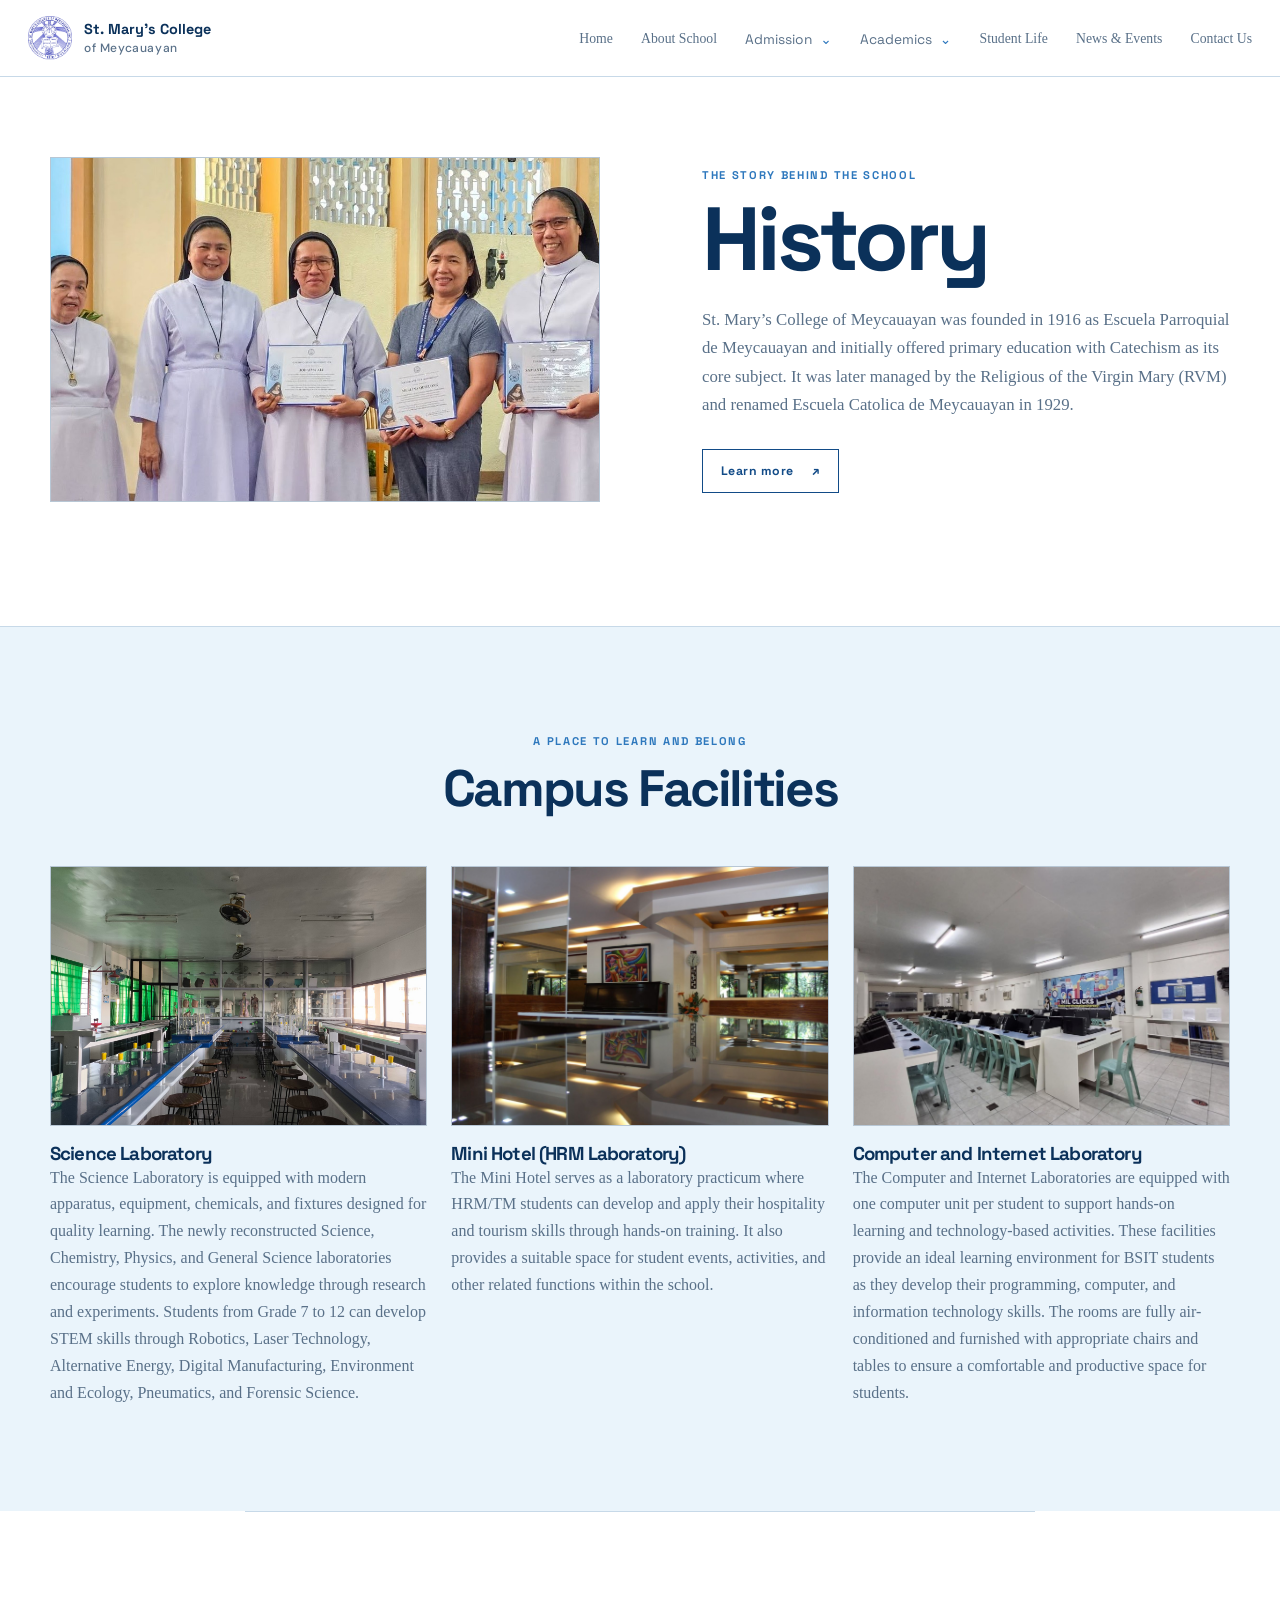
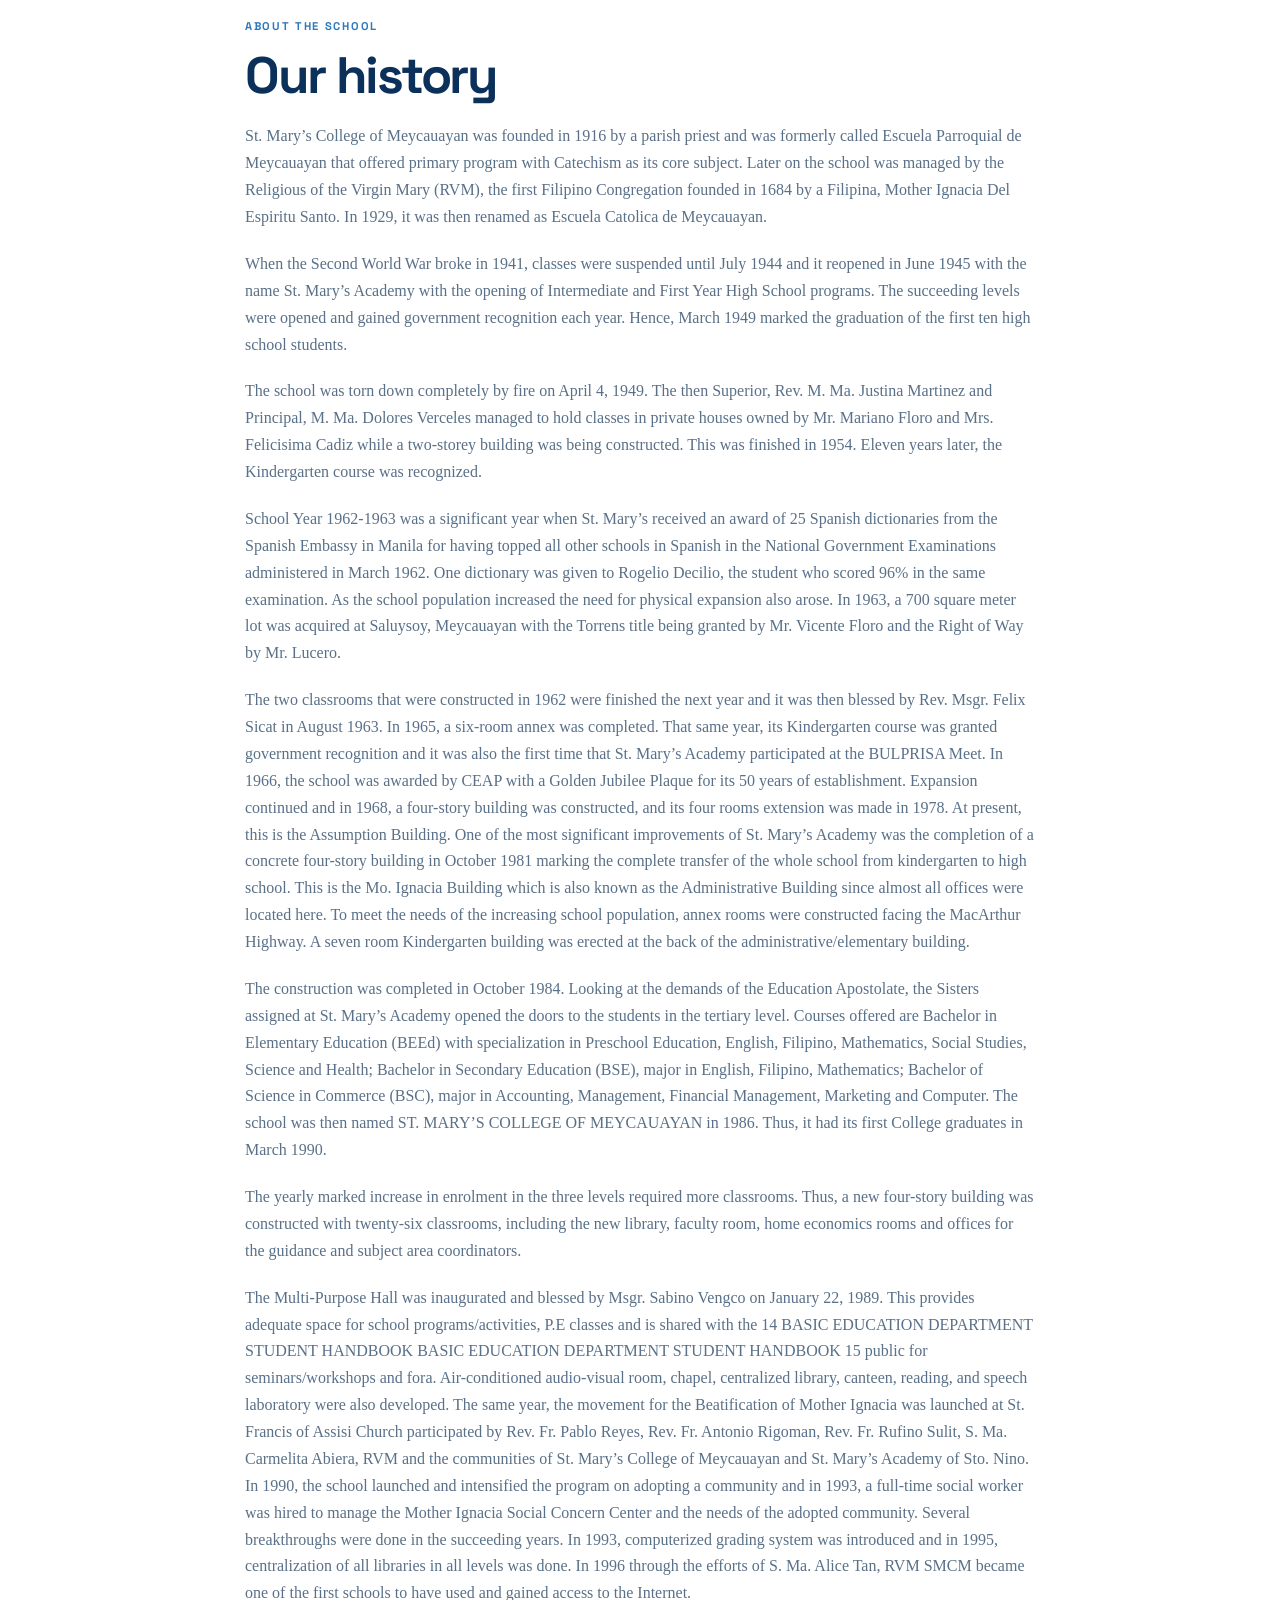
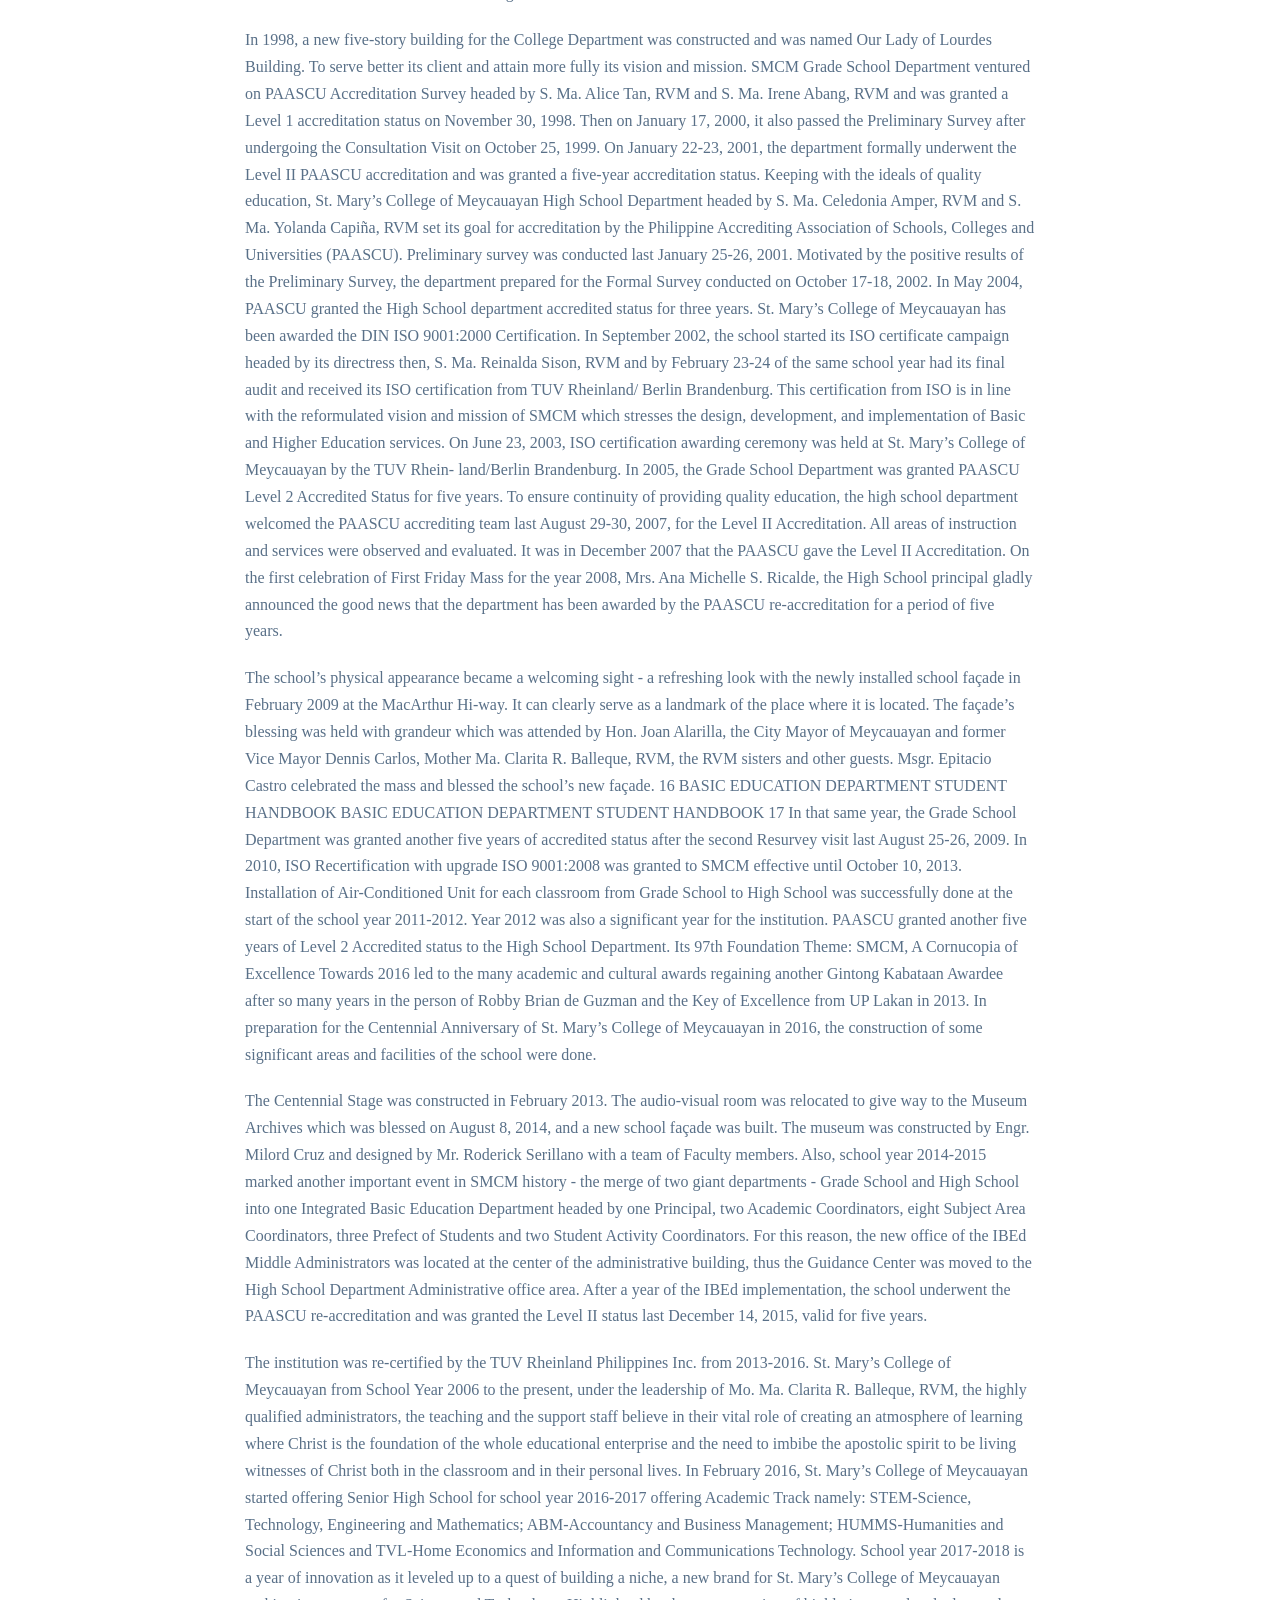
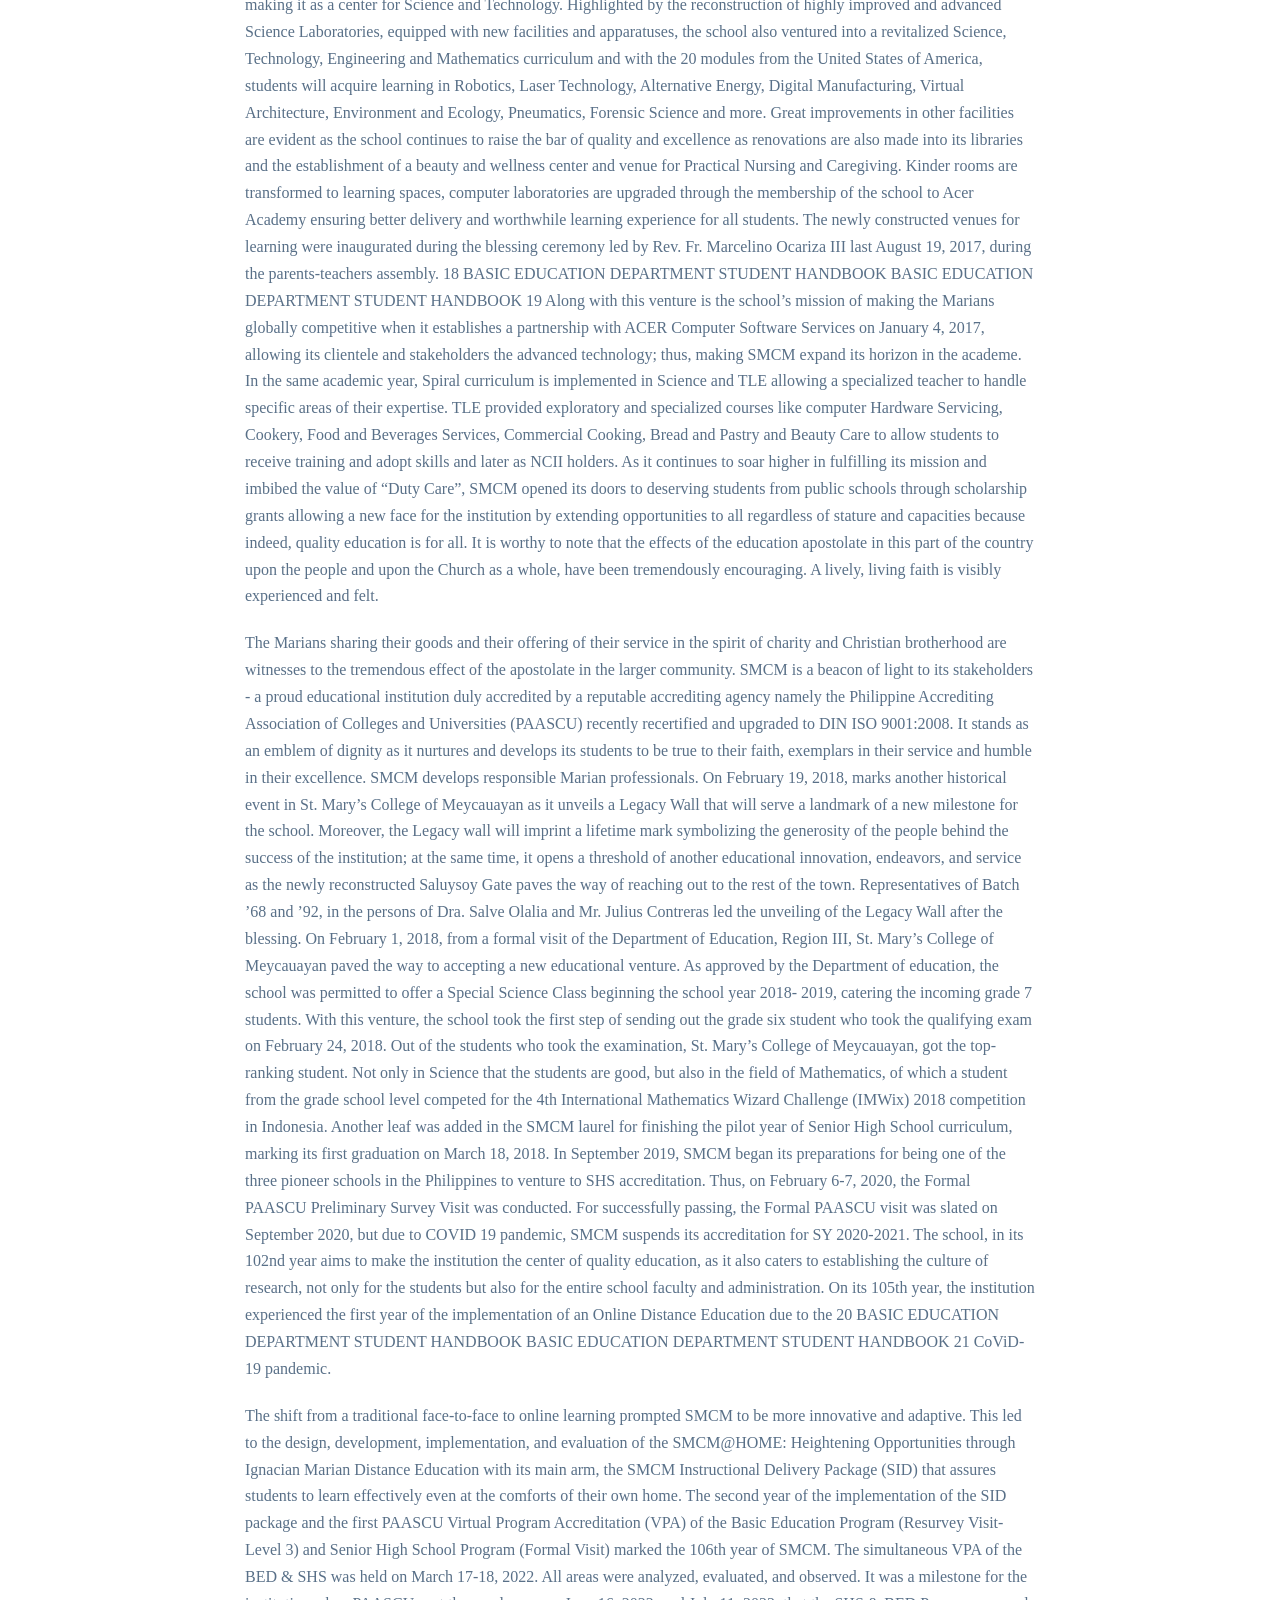
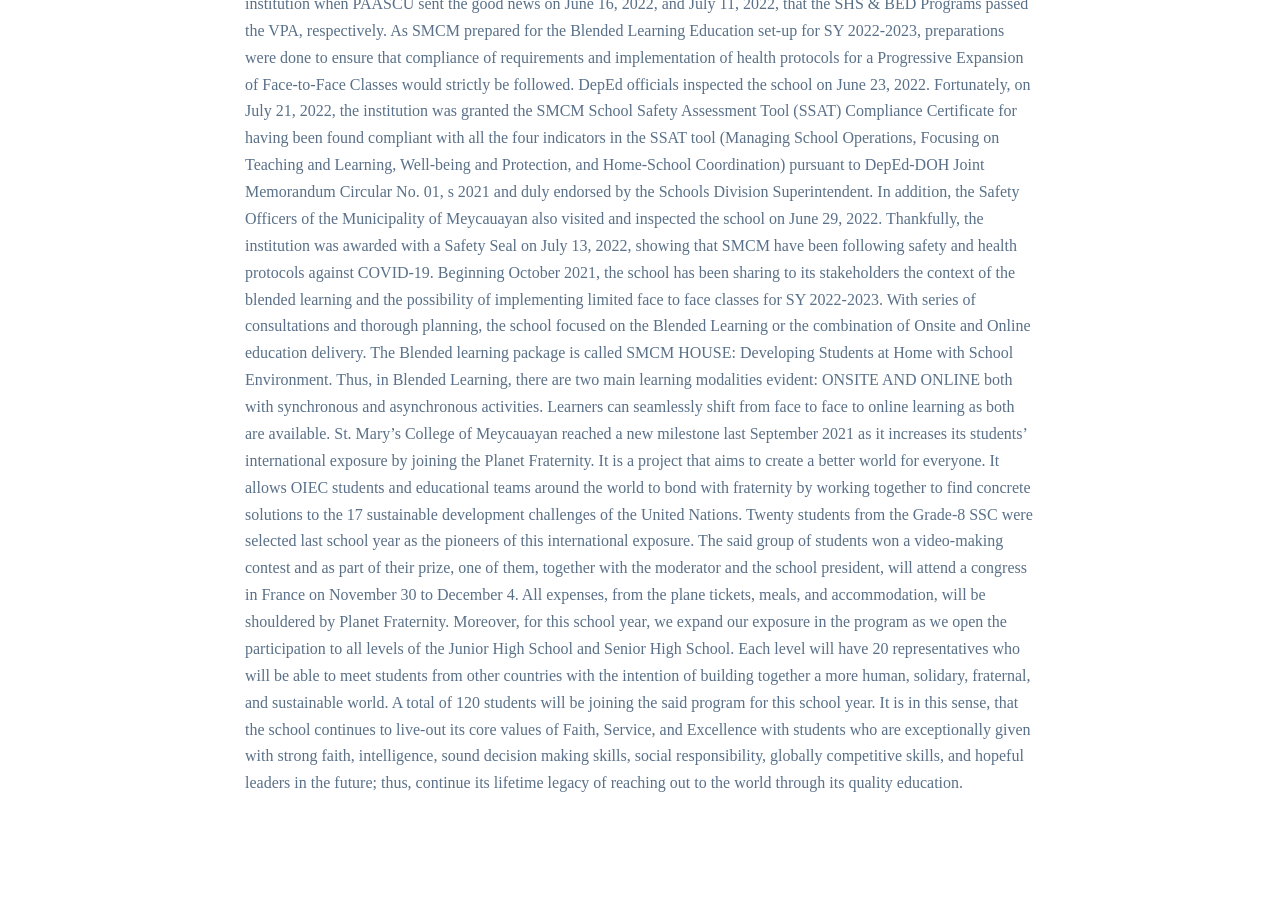
==== about/about.html @ 78b47937 "first commit" ====
<!doctype html>
<html lang="en">
  <head>
    <meta charset="UTF-8" />
    <meta name="viewport" content="width=device-width, initial-scale=1.0" />
    <meta
      name="description"
      content="About St. Mary's College of Meycauayan and its history."
    />
    <title>About School | St. Mary's College of Meycauayan</title>
    <link rel="preconnect" href="https://fonts.googleapis.com" />
    <link rel="preconnect" href="https://fonts.gstatic.com" crossorigin />
    <link
      href="https://fonts.googleapis.com/css2?family=DM+Sans:wght@400;500;600;700&family=Space+Grotesk:wght@400;500;600;700&display=swap"
      rel="stylesheet"
    />
    <link rel="stylesheet" href="./about.css" />
  </head>

  <body>
    <!-- Blueprint Campus: standalone about page with semantic HTML and CSS-only navigation. -->
    <!-- Site header -->
    <header class="site-header" id="top">
      <div class="header-inner">
        <a
          class="brand"
          href="../index.html"
          aria-label="St. Mary's College of Meycauayan home"
          ><span class="logo-box" aria-label="Logo image"
            ><img
              src="../images/smcm-logo.png"
              alt="St. Mary's College logo" /></span
          ><span class="brand-copy"
            ><strong>St. Mary's College</strong
            ><small>of Meycauayan</small></span
          ></a
        >
        <!-- Main navigation -->
        <nav class="main-nav" aria-label="Primary navigation">
          <a href="../index.html">Home</a
          ><a href="./about.html">About School</a>
          <details class="nav-menu">
            <summary>Admission <span aria-hidden="true">⌄</span></summary>
            <div class="dropdown-panel">
              <a href="../admission-requirements/admission-requirements.html"
                >Admission Requirements</a
              ><a href="../enrollment-process/enrollment-process.html"
                >Enrollment Process</a
              >
            </div>
          </details>
          <details class="nav-menu">
            <summary>Academics <span aria-hidden="true">⌄</span></summary>
            <div class="dropdown-panel">
              <a href="../academic/academic.html">Academic</a
              ><a href="../academic-policies/academic-policies.html"
                >Academic Policies</a
              >
            </div>
          </details>
          <a href="../student-life/student-life.html">Student Life</a
          ><a href="../news-events/news-events.html">News &amp; Events</a
          ><a href="../index.html#contact">Contact Us</a>
        </nav>
      </div>
    </header>
    <!-- Main page content -->
    <main>
      <!-- Page section -->
      <section class="page-section" aria-labelledby="about-title">
        <div class="container inner-hero split-row">
          <div class="picture-box large-picture">
            <img
              class="content-image"
              src="./images/history.jpg"
              alt="History image"
            />
          </div>
          <div class="section-copy">
            <p class="eyebrow">The story behind the school</p>
            <h1 id="about-title">History</h1>
            <p>
              St. Mary’s College of Meycauayan was founded in 1916 as Escuela
              Parroquial de Meycauayan and initially offered primary education
              with Catechism as its core subject. It was later managed by the
              Religious of the Virgin Mary (RVM) and renamed Escuela Catolica de
              Meycauayan in 1929.
            </p>
            <a class="button" href="#about-history"
              >Learn more <span aria-hidden="true">↗</span></a
            >
          </div>
        </div>
        <!-- Page section -->
        <section
          class="section-band facilities-band"
          aria-labelledby="facilities-title"
        >
          <div class="container">
            <div class="section-heading centered">
              <p class="eyebrow">A place to learn and belong</p>
              <h2 id="facilities-title">Campus Facilities</h2>
            </div>
            <div class="card-grid three-up facilities-grid">
              <article>
                <div class="picture-box facility-picture">
                  <img
                    class="content-image"
                    src="./images/science-lab.jpg"
                    alt="Campus facility image 1"
                  />
                </div>
                <h3>Science Laboratory</h3>
                <p>
                  The Science Laboratory is equipped with modern apparatus,
                  equipment, chemicals, and fixtures designed for quality
                  learning. The newly reconstructed Science, Chemistry, Physics,
                  and General Science laboratories encourage students to explore
                  knowledge through research and experiments. Students from
                  Grade 7 to 12 can develop STEM skills through Robotics, Laser
                  Technology, Alternative Energy, Digital Manufacturing,
                  Environment and Ecology, Pneumatics, and Forensic Science.
                </p>
              </article>
              <article>
                <div class="picture-box facility-picture">
                  <img
                    class="content-image"
                    src="./images/hotel-lab.jpg"
                    alt="Campus facility image 2"
                  />
                </div>
                <h3>Mini Hotel (HRM Laboratory)</h3>
                <p>
                  The Mini Hotel serves as a laboratory practicum where HRM/TM
                  students can develop and apply their hospitality and tourism
                  skills through hands-on training. It also provides a suitable
                  space for student events, activities, and other related
                  functions within the school.
                </p>
              </article>
              <article>
                <div class="picture-box facility-picture">
                  <img
                    class="content-image"
                    src="./images/comp-lab.jpg"
                    alt="Campus facility image 3"
                  />
                </div>
                <h3>Computer and Internet Laboratory</h3>
                <p>
                  The Computer and Internet Laboratories are equipped with one
                  computer unit per student to support hands-on learning and
                  technology-based activities. These facilities provide an ideal
                  learning environment for BSIT students as they develop their
                  programming, computer, and information technology skills. The
                  rooms are fully air-conditioned and furnished with appropriate
                  chairs and tables to ensure a comfortable and productive space
                  for students.
                </p>
              </article>
            </div>
          </div>
        </section>
        <div class="container detail-copy" id="about-history">
          <p class="eyebrow">About the school</p>
          <h2>Our history</h2>
          <p>
            St. Mary’s College of Meycauayan was founded in 1916 by a parish
            priest and was formerly called Escuela Parroquial de Meycauayan that
            offered primary program with Catechism as its core subject. Later on
            the school was managed by the Religious of the Virgin Mary (RVM),
            the first Filipino Congregation founded in 1684 by a Filipina,
            Mother Ignacia Del Espiritu Santo. In 1929, it was then renamed as
            Escuela Catolica de Meycauayan.
          </p>
          <p>
            When the Second World War broke in 1941, classes were suspended
            until July 1944 and it reopened in June 1945 with the name St.
            Mary’s Academy with the opening of Intermediate and First Year High
            School programs. The succeeding levels were opened and gained
            government recognition each year. Hence, March 1949 marked the
            graduation of the first ten high school students.
          </p>

          <p>
            The school was torn down completely by fire on April 4, 1949. The
            then Superior, Rev. M. Ma. Justina Martinez and Principal, M. Ma.
            Dolores Verceles managed to hold classes in private houses owned by
            Mr. Mariano Floro and Mrs. Felicisima Cadiz while a two-storey
            building was being constructed. This was finished in 1954. Eleven
            years later, the Kindergarten course was recognized.
          </p>

          <p>
            School Year 1962-1963 was a significant year when St. Mary’s
            received an award of 25 Spanish dictionaries from the Spanish
            Embassy in Manila for having topped all other schools in Spanish in
            the National Government Examinations administered in March 1962. One
            dictionary was given to Rogelio Decilio, the student who scored 96%
            in the same examination. As the school population increased the need
            for physical expansion also arose. In 1963, a 700 square meter lot
            was acquired at Saluysoy, Meycauayan with the Torrens title being
            granted by Mr. Vicente Floro and the Right of Way by Mr. Lucero.
          </p>

          <p>
            The two classrooms that were constructed in 1962 were finished the
            next year and it was then blessed by Rev. Msgr. Felix Sicat in
            August 1963. In 1965, a six-room annex was completed. That same
            year, its Kindergarten course was granted government recognition and
            it was also the first time that St. Mary’s Academy participated at
            the BULPRISA Meet. In 1966, the school was awarded by CEAP with a
            Golden Jubilee Plaque for its 50 years of establishment. Expansion
            continued and in 1968, a four-story building was constructed, and
            its four rooms extension was made in 1978. At present, this is the
            Assumption Building. One of the most significant improvements of St.
            Mary’s Academy was the completion of a concrete four-story building
            in October 1981 marking the complete transfer of the whole school
            from kindergarten to high school. This is the Mo. Ignacia Building
            which is also known as the Administrative Building since almost all
            offices were located here. To meet the needs of the increasing
            school population, annex rooms were constructed facing the MacArthur
            Highway. A seven room Kindergarten building was erected at the back
            of the administrative/elementary building.
          </p>

          <p>
            The construction was completed in October 1984. Looking at the
            demands of the Education Apostolate, the Sisters assigned at St.
            Mary’s Academy opened the doors to the students in the tertiary
            level. Courses offered are Bachelor in Elementary Education (BEEd)
            with specialization in Preschool Education, English, Filipino,
            Mathematics, Social Studies, Science and Health; Bachelor in
            Secondary Education (BSE), major in English, Filipino, Mathematics;
            Bachelor of Science in Commerce (BSC), major in Accounting,
            Management, Financial Management, Marketing and Computer. The school
            was then named ST. MARY’S COLLEGE OF MEYCAUAYAN in 1986. Thus, it
            had its first College graduates in March 1990.
          </p>

          <p>
            The yearly marked increase in enrolment in the three levels required
            more classrooms. Thus, a new four-story building was constructed
            with twenty-six classrooms, including the new library, faculty room,
            home economics rooms and offices for the guidance and subject area
            coordinators.
          </p>

          <p>
            The Multi-Purpose Hall was inaugurated and blessed by Msgr. Sabino
            Vengco on January 22, 1989. This provides adequate space for school
            programs/activities, P.E classes and is shared with the 14 BASIC
            EDUCATION DEPARTMENT STUDENT HANDBOOK BASIC EDUCATION DEPARTMENT
            STUDENT HANDBOOK 15 public for seminars/workshops and fora.
            Air-conditioned audio-visual room, chapel, centralized library,
            canteen, reading, and speech laboratory were also developed. The
            same year, the movement for the Beatification of Mother Ignacia was
            launched at St. Francis of Assisi Church participated by Rev. Fr.
            Pablo Reyes, Rev. Fr. Antonio Rigoman, Rev. Fr. Rufino Sulit, S. Ma.
            Carmelita Abiera, RVM and the communities of St. Mary’s College of
            Meycauayan and St. Mary’s Academy of Sto. Nino. In 1990, the school
            launched and intensified the program on adopting a community and in
            1993, a full-time social worker was hired to manage the Mother
            Ignacia Social Concern Center and the needs of the adopted
            community. Several breakthroughs were done in the succeeding years.
            In 1993, computerized grading system was introduced and in 1995,
            centralization of all libraries in all levels was done. In 1996
            through the efforts of S. Ma. Alice Tan, RVM SMCM became one of the
            first schools to have used and gained access to the Internet.
          </p>

          <p>
            In 1998, a new five-story building for the College Department was
            constructed and was named Our Lady of Lourdes Building. To serve
            better its client and attain more fully its vision and mission. SMCM
            Grade School Department ventured on PAASCU Accreditation Survey
            headed by S. Ma. Alice Tan, RVM and S. Ma. Irene Abang, RVM and was
            granted a Level 1 accreditation status on November 30, 1998. Then on
            January 17, 2000, it also passed the Preliminary Survey after
            undergoing the Consultation Visit on October 25, 1999. On January
            22-23, 2001, the department formally underwent the Level II PAASCU
            accreditation and was granted a five-year accreditation status.
            Keeping with the ideals of quality education, St. Mary’s College of
            Meycauayan High School Department headed by S. Ma. Celedonia Amper,
            RVM and S. Ma. Yolanda Capiña, RVM set its goal for accreditation by
            the Philippine Accrediting Association of Schools, Colleges and
            Universities (PAASCU). Preliminary survey was conducted last January
            25-26, 2001. Motivated by the positive results of the Preliminary
            Survey, the department prepared for the Formal Survey conducted on
            October 17-18, 2002. In May 2004, PAASCU granted the High School
            department accredited status for three years. St. Mary’s College of
            Meycauayan has been awarded the DIN ISO 9001:2000 Certification. In
            September 2002, the school started its ISO certificate campaign
            headed by its directress then, S. Ma. Reinalda Sison, RVM and by
            February 23-24 of the same school year had its final audit and
            received its ISO certification from TUV Rheinland/ Berlin
            Brandenburg. This certification from ISO is in line with the
            reformulated vision and mission of SMCM which stresses the design,
            development, and implementation of Basic and Higher Education
            services. On June 23, 2003, ISO certification awarding ceremony was
            held at St. Mary’s College of Meycauayan by the TUV Rhein-
            land/Berlin Brandenburg. In 2005, the Grade School Department was
            granted PAASCU Level 2 Accredited Status for five years. To ensure
            continuity of providing quality education, the high school
            department welcomed the PAASCU accrediting team last August 29-30,
            2007, for the Level II Accreditation. All areas of instruction and
            services were observed and evaluated. It was in December 2007 that
            the PAASCU gave the Level II Accreditation. On the first celebration
            of First Friday Mass for the year 2008, Mrs. Ana Michelle S.
            Ricalde, the High School principal gladly announced the good news
            that the department has been awarded by the PAASCU re-accreditation
            for a period of five years.
          </p>

          <p>
            The school’s physical appearance became a welcoming sight - a
            refreshing look with the newly installed school façade in February
            2009 at the MacArthur Hi-way. It can clearly serve as a landmark of
            the place where it is located. The façade’s blessing was held with
            grandeur which was attended by Hon. Joan Alarilla, the City Mayor of
            Meycauayan and former Vice Mayor Dennis Carlos, Mother Ma. Clarita
            R. Balleque, RVM, the RVM sisters and other guests. Msgr. Epitacio
            Castro celebrated the mass and blessed the school’s new façade. 16
            BASIC EDUCATION DEPARTMENT STUDENT HANDBOOK BASIC EDUCATION
            DEPARTMENT STUDENT HANDBOOK 17 In that same year, the Grade School
            Department was granted another five years of accredited status after
            the second Resurvey visit last August 25-26, 2009. In 2010, ISO
            Recertification with upgrade ISO 9001:2008 was granted to SMCM
            effective until October 10, 2013. Installation of Air-Conditioned
            Unit for each classroom from Grade School to High School was
            successfully done at the start of the school year 2011-2012. Year
            2012 was also a significant year for the institution. PAASCU granted
            another five years of Level 2 Accredited status to the High School
            Department. Its 97th Foundation Theme: SMCM, A Cornucopia of
            Excellence Towards 2016 led to the many academic and cultural awards
            regaining another Gintong Kabataan Awardee after so many years in
            the person of Robby Brian de Guzman and the Key of Excellence from
            UP Lakan in 2013. In preparation for the Centennial Anniversary of
            St. Mary’s College of Meycauayan in 2016, the construction of some
            significant areas and facilities of the school were done.
          </p>

          <p>
            The Centennial Stage was constructed in February 2013. The
            audio-visual room was relocated to give way to the Museum Archives
            which was blessed on August 8, 2014, and a new school façade was
            built. The museum was constructed by Engr. Milord Cruz and designed
            by Mr. Roderick Serillano with a team of Faculty members. Also,
            school year 2014-2015 marked another important event in SMCM history
            - the merge of two giant departments - Grade School and High School
            into one Integrated Basic Education Department headed by one
            Principal, two Academic Coordinators, eight Subject Area
            Coordinators, three Prefect of Students and two Student Activity
            Coordinators. For this reason, the new office of the IBEd Middle
            Administrators was located at the center of the administrative
            building, thus the Guidance Center was moved to the High School
            Department Administrative office area. After a year of the IBEd
            implementation, the school underwent the PAASCU re-accreditation and
            was granted the Level II status last December 14, 2015, valid for
            five years.
          </p>

          <p>
            The institution was re-certified by the TUV Rheinland Philippines
            Inc. from 2013-2016. St. Mary’s College of Meycauayan from School
            Year 2006 to the present, under the leadership of Mo. Ma. Clarita R.
            Balleque, RVM, the highly qualified administrators, the teaching and
            the support staff believe in their vital role of creating an
            atmosphere of learning where Christ is the foundation of the whole
            educational enterprise and the need to imbibe the apostolic spirit
            to be living witnesses of Christ both in the classroom and in their
            personal lives. In February 2016, St. Mary’s College of Meycauayan
            started offering Senior High School for school year 2016-2017
            offering Academic Track namely: STEM-Science, Technology,
            Engineering and Mathematics; ABM-Accountancy and Business
            Management; HUMMS-Humanities and Social Sciences and TVL-Home
            Economics and Information and Communications Technology. School year
            2017-2018 is a year of innovation as it leveled up to a quest of
            building a niche, a new brand for St. Mary’s College of Meycauayan
            making it as a center for Science and Technology. Highlighted by the
            reconstruction of highly improved and advanced Science Laboratories,
            equipped with new facilities and apparatuses, the school also
            ventured into a revitalized Science, Technology, Engineering and
            Mathematics curriculum and with the 20 modules from the United
            States of America, students will acquire learning in Robotics, Laser
            Technology, Alternative Energy, Digital Manufacturing, Virtual
            Architecture, Environment and Ecology, Pneumatics, Forensic Science
            and more. Great improvements in other facilities are evident as the
            school continues to raise the bar of quality and excellence as
            renovations are also made into its libraries and the establishment
            of a beauty and wellness center and venue for Practical Nursing and
            Caregiving. Kinder rooms are transformed to learning spaces,
            computer laboratories are upgraded through the membership of the
            school to Acer Academy ensuring better delivery and worthwhile
            learning experience for all students. The newly constructed venues
            for learning were inaugurated during the blessing ceremony led by
            Rev. Fr. Marcelino Ocariza III last August 19, 2017, during the
            parents-teachers assembly. 18 BASIC EDUCATION DEPARTMENT STUDENT
            HANDBOOK BASIC EDUCATION DEPARTMENT STUDENT HANDBOOK 19 Along with
            this venture is the school’s mission of making the Marians globally
            competitive when it establishes a partnership with ACER Computer
            Software Services on January 4, 2017, allowing its clientele and
            stakeholders the advanced technology; thus, making SMCM expand its
            horizon in the academe. In the same academic year, Spiral curriculum
            is implemented in Science and TLE allowing a specialized teacher to
            handle specific areas of their expertise. TLE provided exploratory
            and specialized courses like computer Hardware Servicing, Cookery,
            Food and Beverages Services, Commercial Cooking, Bread and Pastry
            and Beauty Care to allow students to receive training and adopt
            skills and later as NCII holders. As it continues to soar higher in
            fulfilling its mission and imbibed the value of “Duty Care”, SMCM
            opened its doors to deserving students from public schools through
            scholarship grants allowing a new face for the institution by
            extending opportunities to all regardless of stature and capacities
            because indeed, quality education is for all. It is worthy to note
            that the effects of the education apostolate in this part of the
            country upon the people and upon the Church as a whole, have been
            tremendously encouraging. A lively, living faith is visibly
            experienced and felt.
          </p>

          <p>
            The Marians sharing their goods and their offering of their service
            in the spirit of charity and Christian brotherhood are witnesses to
            the tremendous effect of the apostolate in the larger community.
            SMCM is a beacon of light to its stakeholders - a proud educational
            institution duly accredited by a reputable accrediting agency namely
            the Philippine Accrediting Association of Colleges and Universities
            (PAASCU) recently recertified and upgraded to DIN ISO 9001:2008. It
            stands as an emblem of dignity as it nurtures and develops its
            students to be true to their faith, exemplars in their service and
            humble in their excellence. SMCM develops responsible Marian
            professionals. On February 19, 2018, marks another historical event
            in St. Mary’s College of Meycauayan as it unveils a Legacy Wall that
            will serve a landmark of a new milestone for the school. Moreover,
            the Legacy wall will imprint a lifetime mark symbolizing the
            generosity of the people behind the success of the institution; at
            the same time, it opens a threshold of another educational
            innovation, endeavors, and service as the newly reconstructed
            Saluysoy Gate paves the way of reaching out to the rest of the town.
            Representatives of Batch ’68 and ’92, in the persons of Dra. Salve
            Olalia and Mr. Julius Contreras led the unveiling of the Legacy Wall
            after the blessing. On February 1, 2018, from a formal visit of the
            Department of Education, Region III, St. Mary’s College of
            Meycauayan paved the way to accepting a new educational venture. As
            approved by the Department of education, the school was permitted to
            offer a Special Science Class beginning the school year 2018- 2019,
            catering the incoming grade 7 students. With this venture, the
            school took the first step of sending out the grade six student who
            took the qualifying exam on February 24, 2018. Out of the students
            who took the examination, St. Mary’s College of Meycauayan, got the
            top-ranking student. Not only in Science that the students are good,
            but also in the field of Mathematics, of which a student from the
            grade school level competed for the 4th International Mathematics
            Wizard Challenge (IMWix) 2018 competition in Indonesia. Another leaf
            was added in the SMCM laurel for finishing the pilot year of Senior
            High School curriculum, marking its first graduation on March 18,
            2018. In September 2019, SMCM began its preparations for being one
            of the three pioneer schools in the Philippines to venture to SHS
            accreditation. Thus, on February 6-7, 2020, the Formal PAASCU
            Preliminary Survey Visit was conducted. For successfully passing,
            the Formal PAASCU visit was slated on September 2020, but due to
            COVID 19 pandemic, SMCM suspends its accreditation for SY 2020-2021.
            The school, in its 102nd year aims to make the institution the
            center of quality education, as it also caters to establishing the
            culture of research, not only for the students but also for the
            entire school faculty and administration. On its 105th year, the
            institution experienced the first year of the implementation of an
            Online Distance Education due to the 20 BASIC EDUCATION DEPARTMENT
            STUDENT HANDBOOK BASIC EDUCATION DEPARTMENT STUDENT HANDBOOK 21
            CoViD-19 pandemic.
          </p>

          <p>
            The shift from a traditional face-to-face to online learning
            prompted SMCM to be more innovative and adaptive. This led to the
            design, development, implementation, and evaluation of the
            SMCM@HOME: Heightening Opportunities through Ignacian Marian
            Distance Education with its main arm, the SMCM Instructional
            Delivery Package (SID) that assures students to learn effectively
            even at the comforts of their own home. The second year of the
            implementation of the SID package and the first PAASCU Virtual
            Program Accreditation (VPA) of the Basic Education Program (Resurvey
            Visit-Level 3) and Senior High School Program (Formal Visit) marked
            the 106th year of SMCM. The simultaneous VPA of the BED & SHS was
            held on March 17-18, 2022. All areas were analyzed, evaluated, and
            observed. It was a milestone for the institution when PAASCU sent
            the good news on June 16, 2022, and July 11, 2022, that the SHS &
            BED Programs passed the VPA, respectively. As SMCM prepared for the
            Blended Learning Education set-up for SY 2022-2023, preparations
            were done to ensure that compliance of requirements and
            implementation of health protocols for a Progressive Expansion of
            Face-to-Face Classes would strictly be followed. DepEd officials
            inspected the school on June 23, 2022. Fortunately, on July 21,
            2022, the institution was granted the SMCM School Safety Assessment
            Tool (SSAT) Compliance Certificate for having been found compliant
            with all the four indicators in the SSAT tool (Managing School
            Operations, Focusing on Teaching and Learning, Well-being and
            Protection, and Home-School Coordination) pursuant to DepEd-DOH
            Joint Memorandum Circular No. 01, s 2021 and duly endorsed by the
            Schools Division Superintendent. In addition, the Safety Officers of
            the Municipality of Meycauayan also visited and inspected the school
            on June 29, 2022. Thankfully, the institution was awarded with a
            Safety Seal on July 13, 2022, showing that SMCM have been following
            safety and health protocols against COVID-19. Beginning October
            2021, the school has been sharing to its stakeholders the context of
            the blended learning and the possibility of implementing limited
            face to face classes for SY 2022-2023. With series of consultations
            and thorough planning, the school focused on the Blended Learning or
            the combination of Onsite and Online education delivery. The Blended
            learning package is called SMCM HOUSE: Developing Students at Home
            with School Environment. Thus, in Blended Learning, there are two
            main learning modalities evident: ONSITE AND ONLINE both with
            synchronous and asynchronous activities. Learners can seamlessly
            shift from face to face to online learning as both are available.
            St. Mary’s College of Meycauayan reached a new milestone last
            September 2021 as it increases its students’ international exposure
            by joining the Planet Fraternity. It is a project that aims to
            create a better world for everyone. It allows OIEC students and
            educational teams around the world to bond with fraternity by
            working together to find concrete solutions to the 17 sustainable
            development challenges of the United Nations. Twenty students from
            the Grade-8 SSC were selected last school year as the pioneers of
            this international exposure. The said group of students won a
            video-making contest and as part of their prize, one of them,
            together with the moderator and the school president, will attend a
            congress in France on November 30 to December 4. All expenses, from
            the plane tickets, meals, and accommodation, will be shouldered by
            Planet Fraternity. Moreover, for this school year, we expand our
            exposure in the program as we open the participation to all levels
            of the Junior High School and Senior High School. Each level will
            have 20 representatives who will be able to meet students from other
            countries with the intention of building together a more human,
            solidary, fraternal, and sustainable world. A total of 120 students
            will be joining the said program for this school year. It is in this
            sense, that the school continues to live-out its core values of
            Faith, Service, and Excellence with students who are exceptionally
            given with strong faith, intelligence, sound decision making skills,
            social responsibility, globally competitive skills, and hopeful
            leaders in the future; thus, continue its lifetime legacy of
            reaching out to the world through its quality education.
          </p>
        </div>
      </section>
    </main>
  </body>
</html>
---- about/about.css ----
* {
  box-sizing: border-box;
}
html {
  scroll-behavior: smooth;
  scrollbar-width: none;
}
html::-webkit-scrollbar {
  display: none;
}
body {
  margin: 0;
  min-width: 320px;
  background: #fff;
  color: #17324d;
}
a {
  color: inherit;
  text-decoration: none;
}
a:focus-visible,
summary:focus-visible {
  outline: 3px solid #6db9ef;
  outline-offset: 4px;
}
h1,
h2,
h3,
p {
  margin: 0;
}
h1,
h2,
h3,
.brand,
.eyebrow,
.button,
summary,
.text-link,
.step-number,
.policy-number {
  font-family: "Space Grotesk", system-ui, sans-serif;
}
h1,
h2,
h3 {
  color: #0b315a;
  letter-spacing: -0.045em;
}
h1 {
  font-size: clamp(3.2rem, 7vw, 6.4rem);
  line-height: 0.94;
}
h2 {
  font-size: clamp(2.1rem, 4vw, 4rem);
  line-height: 1;
}
h3 {
  font-size: 1.17rem;
  line-height: 1.1;
}
p {
  color: #597088;
  line-height: 1.68;
}

/* Header and CSS-only dropdown menus. */
.container {
  width: min(1180px, calc(100% - 96px));
  margin: auto;
}
.site-header {
  position: sticky;
  top: 0;
  z-index: 20;
  background: rgba(255, 255, 255, 0.96);
  border-bottom: 1px solid #c7d9e8;
  backdrop-filter: blur(10px);
}
.header-inner {
  width: min(1280px, calc(100% - 56px));
  min-height: 76px;
  margin: auto;
  display: flex;
  align-items: center;
  justify-content: space-between;
  gap: 36px;
}
.brand {
  display: flex;
  align-items: center;
  gap: 12px;
  min-width: 245px;
  color: #0b315a;
}
.logo-box {
  width: 44px;
  height: 44px;
  overflow: hidden;
}
.logo-box img {
  display: block;
  width: 100%;
  height: 100%;
  object-fit: cover;
}
.brand-copy {
  display: grid;
  gap: 2px;
  font-size: 0.9rem;
}
.brand-copy small {
  color: #597088;
  font: 500 0.75rem "DM Sans";
  letter-spacing: 0.05em;
}
.main-nav {
  display: flex;
  align-items: center;
  justify-content: flex-end;
  gap: clamp(14px, 2.2vw, 34px);
  color: #597088;
  font-size: 0.86rem;
}
.main-nav > a,
.nav-menu summary {
  position: relative;
  padding: 29px 0 27px;
  white-space: nowrap;
  transition: color 0.18s cubic-bezier(0.23, 1, 0.32, 1);
}
.main-nav > a::after,
.nav-menu summary::after {
  content: "";
  position: absolute;
  right: 100%;
  bottom: 20px;
  left: 0;
  height: 2px;
  background: #2e78bd;
  transition: right 0.22s cubic-bezier(0.23, 1, 0.32, 1);
}
.main-nav > a:hover,
.nav-menu summary:hover {
  color: #124b87;
}
.main-nav > a:hover::after,
.nav-menu summary:hover::after {
  right: 0;
}
.nav-menu {
  position: relative;
}
.nav-menu summary {
  list-style: none;
  cursor: pointer;
}
.nav-menu summary::-webkit-details-marker {
  display: none;
}
.nav-menu summary span {
  margin-left: 4px;
  color: #2e78bd;
}
.dropdown-panel {
  position: absolute;
  top: calc(100% - 8px);
  right: -16px;
  display: grid;
  gap: 8px;
  min-width: 220px;
  padding: 14px;
  background: #fff;
  border: 1px solid #c7d9e8;
  box-shadow: 0 16px 40px rgba(18, 75, 135, 0.13);
}
.dropdown-panel a {
  padding: 10px 12px;
  color: #17324d;
  font-size: 0.88rem;
  border-left: 2px solid transparent;
}
.dropdown-panel a:hover {
  color: #124b87;
  background: #eaf4fb;
  border-left-color: #2e78bd;
}

/* Main rows, links, cards, and images. */
.page-section {
  scroll-margin-top: 76px;
}
.home-page {
  padding-top: 80px;
}
.hero-row,
.split-row {
  display: grid;
  grid-template-columns: 1.02fr 0.98fr;
  gap: clamp(45px, 8vw, 112px);
  align-items: center;
}
.hero-row {
  min-height: 510px;
}
.hero-copy {
  max-width: 530px;
}
.hero-copy h1 {
  max-width: 510px;
  margin: 12px 0 28px;
}
.hero-copy > p:not(.eyebrow),
.section-copy > p:not(.eyebrow) {
  max-width: 560px;
  font-size: 1.05rem;
}
.eyebrow {
  color: #2e78bd;
  text-transform: uppercase;
  letter-spacing: 0.15em;
  font-size: 0.7rem;
  font-weight: 700;
}
.button {
  display: inline-flex;
  gap: 18px;
  align-items: center;
  margin-top: 30px;
  padding: 13px 18px;
  border: 1px solid #124b87;
  color: #124b87;
  background: #fff;
  font-size: 0.77rem;
  font-weight: 700;
  letter-spacing: 0.04em;
  transition: 0.18s cubic-bezier(0.23, 1, 0.32, 1);
}
.button:hover {
  color: #fff;
  background: #124b87;
  transform: translateY(-2px);
}
.picture-box {
  position: relative;
  display: grid;
  place-items: center;
  overflow: hidden;
  background: #d9e0e7;
  border: 1px solid #b8c7d5;
}
.content-image {
  position: absolute;
  inset: 0;
  width: 100%;
  height: 100%;
  object-fit: cover;
}
.hero-picture,
.large-picture {
  min-height: 345px;
}
.card-picture {
  height: 225px;
  border-bottom: 1px solid #b8c7d5;
}
.facility-picture,
.news-picture {
  height: 260px;
  margin-bottom: 18px;
}

/* Home sections and the plain pale-blue band. */
.section-block,
.contact-block {
  padding: 104px 0;
}
.compact-block {
  padding-top: 90px;
}
.section-band {
  padding: 105px 0;
  background: #eaf4fb;
}
.section-heading {
  margin-bottom: 52px;
}
.centered {
  text-align: center;
}
.section-heading h2 {
  margin-top: 12px;
}
.card-grid {
  display: grid;
  gap: 24px;
}
.three-up {
  grid-template-columns: repeat(3, 1fr);
}
.image-card {
  background: #fff;
  border: 1px solid #c7d9e8;
  transition: 0.2s cubic-bezier(0.23, 1, 0.32, 1);
}
.image-card:hover {
  transform: translateY(-3px);
  box-shadow: 0 14px 28px rgba(18, 75, 135, 0.12);
}
.card-body {
  padding: 23px 24px 25px;
}
.card-kicker {
  margin-bottom: 8px;
  color: #2e78bd;
  font: 700 0.68rem "Space Grotesk";
  text-transform: uppercase;
  letter-spacing: 0.14em;
}
.card-body h3 {
  margin-bottom: 10px;
}
.card-body p,
.editorial-grid p {
  font-size: 0.93rem;
}
.text-link {
  display: inline-flex;
  gap: 10px;
  align-items: center;
  margin-top: 18px;
  color: #124b87;
  font-size: 0.77rem;
  font-weight: 700;
  letter-spacing: 0.05em;
}
.text-link span {
  color: #2e78bd;
  transition: transform 0.18s cubic-bezier(0.23, 1, 0.32, 1);
}
.text-link:hover span {
  transform: translateX(4px);
}
.vision-band {
  margin-top: 8px;
}
.collage {
  display: grid;
  grid-template: 1fr 1.1fr / 0.72fr 1fr;
  gap: 12px;
  min-height: 350px;
}
.collage .picture-box:nth-child(odd) {
  grid-column: 1;
}
.collage .picture-box:nth-child(even) {
  grid-column: 2;
}
.section-copy h1,
.section-copy h2 {
  margin: 12px 0 25px;
}

/* Inner pages, numbered lists, and blurred image heroes. */
.contact-block {
  border-top: 1px solid #c7d9e8;
}
.contact-grid {
  display: grid;
  grid-template-columns: repeat(4, 1fr);
  gap: 30px;
}
.contact-grid h3 {
  margin-bottom: 13px;
  font-size: 1rem;
}
.contact-grid p {
  font-size: 0.88rem;
}
.contact-line {
  margin-top: 14px;
  color: #124b87;
  font-weight: 600;
}
.inner-hero {
  padding: 80px 0 124px;
}
.detail-copy {
  max-width: 790px;
  padding: 105px 0 125px;
}
.detail-copy h2 {
  margin: 14px 0 22px;
}
.detail-copy p + p,
.info-row p + p {
  margin-top: 20px;
}
.blurry-hero {
  position: relative;
  display: grid;
  place-items: center;
  min-height: 365px;
  overflow: hidden;
  text-align: center;
  background: #d9e0e7;
}
.blurry-hero::before {
  content: "";
  position: absolute;
  inset: 0;
  z-index: 1;
  background: rgba(255, 255, 255, 0.2);
}
.hero-image {
  position: absolute;
  inset: -18px;
  z-index: 0;
  width: calc(100% + 36px);
  height: calc(100% + 36px);
  object-fit: cover;
  filter: blur(9px);
  transform: scale(1.03);
  opacity: 0.88;
}
.blurry-hero h1 {
  position: relative;
  z-index: 2;
  max-width: 90%;
  font-size: clamp(2.8rem, 6vw, 6rem);
}
.stacked-rows {
  display: grid;
  gap: 100px;
  padding: 95px 0 115px;
}
.info-row {
  grid-template-columns: 0.9fr 1.1fr;
  gap: 70px;
}
.info-row:nth-child(even) {
  grid-template-columns: 1.1fr 0.9fr;
}
.info-row:nth-child(even) .picture-box {
  order: 2;
}
.info-row h2 {
  margin: 11px 0 22px;
}
.program-list {
  display: grid;
  gap: 22px;
}
.program-list h3 {
  margin-bottom: 6px;
  color: #2e78bd;
  font-size: 0.95rem;
  letter-spacing: 0.05em;
}
.program-list p {
  font-size: 0.96rem;
}
.steps,
.policy-list {
  max-width: 980px;
  padding: 100px 0 120px;
}
.step,
.policy-list article {
  display: grid;
  grid-template-columns: 100px 1fr;
  gap: 28px;
  padding: 28px 0;
  border-top: 1px solid #c7d9e8;
}
.step:last-child,
.policy-list article:last-child {
  border-bottom: 1px solid #c7d9e8;
}
.step-number,
.policy-number {
  color: #2e78bd;
  font-size: 1rem;
  font-weight: 700;
  letter-spacing: 0.05em;
}
.step h2,
.policy-list h2 {
  margin-bottom: 11px;
  font-size: clamp(1.35rem, 2.5vw, 2.15rem);
}
.policy-list {
  padding-top: 95px;
}
.news-hero {
  min-height: 410px;
}
.editorial-grid article {
  padding-top: 0;
  border-top: 2px solid #124b87;
}
.editorial-grid h3 {
  margin-bottom: 10px;
}
/* On phones the wide rows become one readable column. */
@media (max-width: 900px) {
  .header-inner {
    flex-direction: column;
    align-items: flex-start;
    gap: 14px;
    padding: 16px 0;
  }
  .main-nav {
    width: 100%;
    justify-content: flex-start;
    gap: 24px;
    overflow-x: auto;
    padding-bottom: 2px;
  }
  .main-nav > a,
  .nav-menu summary {
    padding: 5px 0 10px;
  }
  .main-nav > a::after,
  .nav-menu summary::after {
    bottom: 2px;
  }
  .dropdown-panel {
    top: calc(100% + 2px);
    right: auto;
    left: 0;
  }
  .hero-row,
  .split-row,
  .info-row,
  .info-row:nth-child(even) {
    grid-template-columns: 1fr;
    gap: 42px;
  }
  .info-row:nth-child(even) .picture-box {
    order: 0;
  }
  .hero-row {
    min-height: 0;
    padding-top: 28px;
  }
  .contact-grid {
    grid-template-columns: repeat(2, 1fr);
  }
  .home-page {
    padding-top: 22px;
  }
  .inner-hero {
    padding: 52px 0 84px;
  }
}
@media (max-width: 620px) {
  .container,
  .header-inner {
    width: calc(100% - 38px);
  }
  .brand {
    min-width: 0;
  }
  .main-nav {
    gap: 18px;
    font-size: 0.76rem;
  }
  .three-up,
  .contact-grid {
    grid-template-columns: 1fr;
  }
  .section-block,
  .contact-block,
  .section-band {
    padding: 72px 0;
  }
  .blurry-hero {
    min-height: 260px;
  }
  .stacked-rows,
  .policy-list,
  .steps {
    gap: 58px;
    padding: 70px 0 80px;
  }
  .step,
  .policy-list article {
    grid-template-columns: 48px 1fr;
    gap: 18px;
  }
  .collage {
    min-height: 260px;
  }
  .hero-picture,
  .large-picture {
    min-height: 280px;
  }
  .card-picture {
    height: 210px;
  }
}
@media (prefers-reduced-motion: reduce) {
  *,
  *::before,
  *::after {
    scroll-behavior: auto !important;
    transition-duration: 0.01ms !important;
  }
}

/* Blueprint Campus / About School: history leads into a calm pale-blue facilities band. */
.about-page {
  background: #fff;
}
.facilities-band {
  border-top: 1px solid #c7d9e8;
}
.detail-copy {
  border-top: 1px solid #c7d9e8;
}
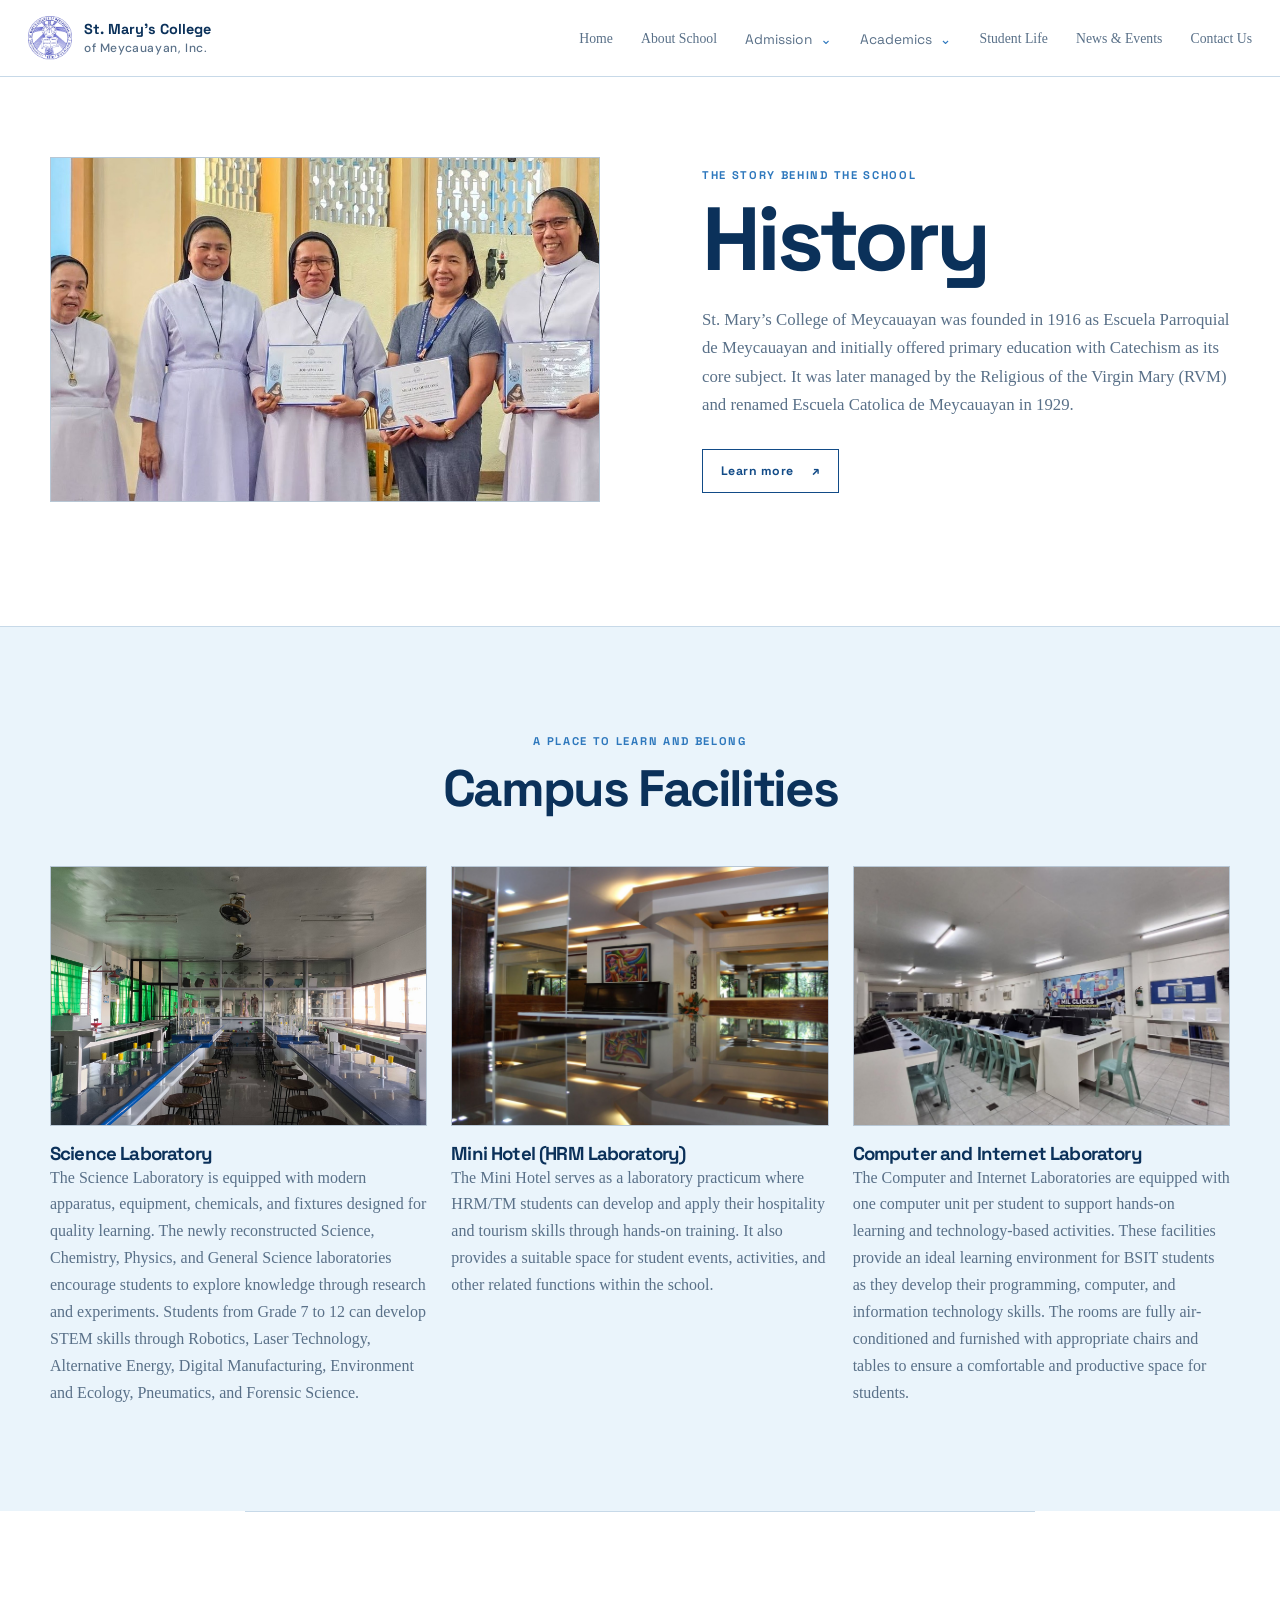
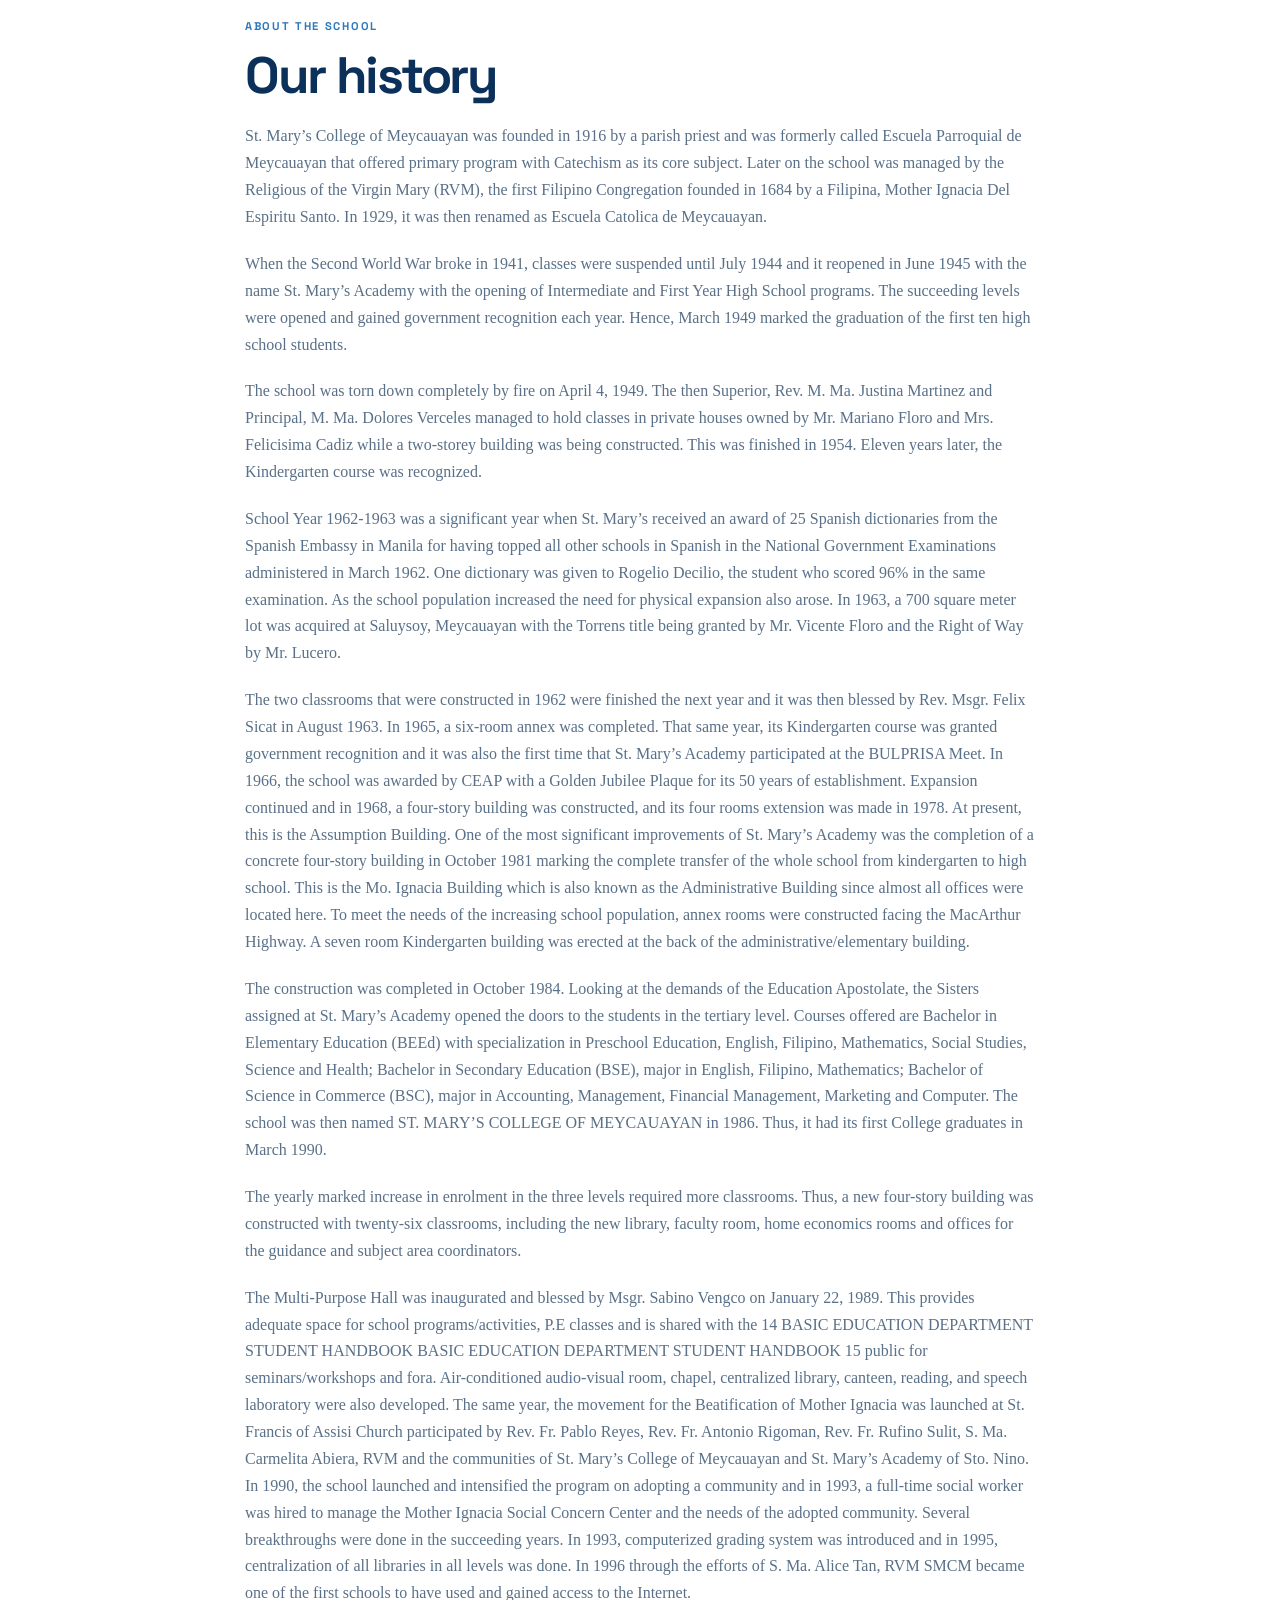
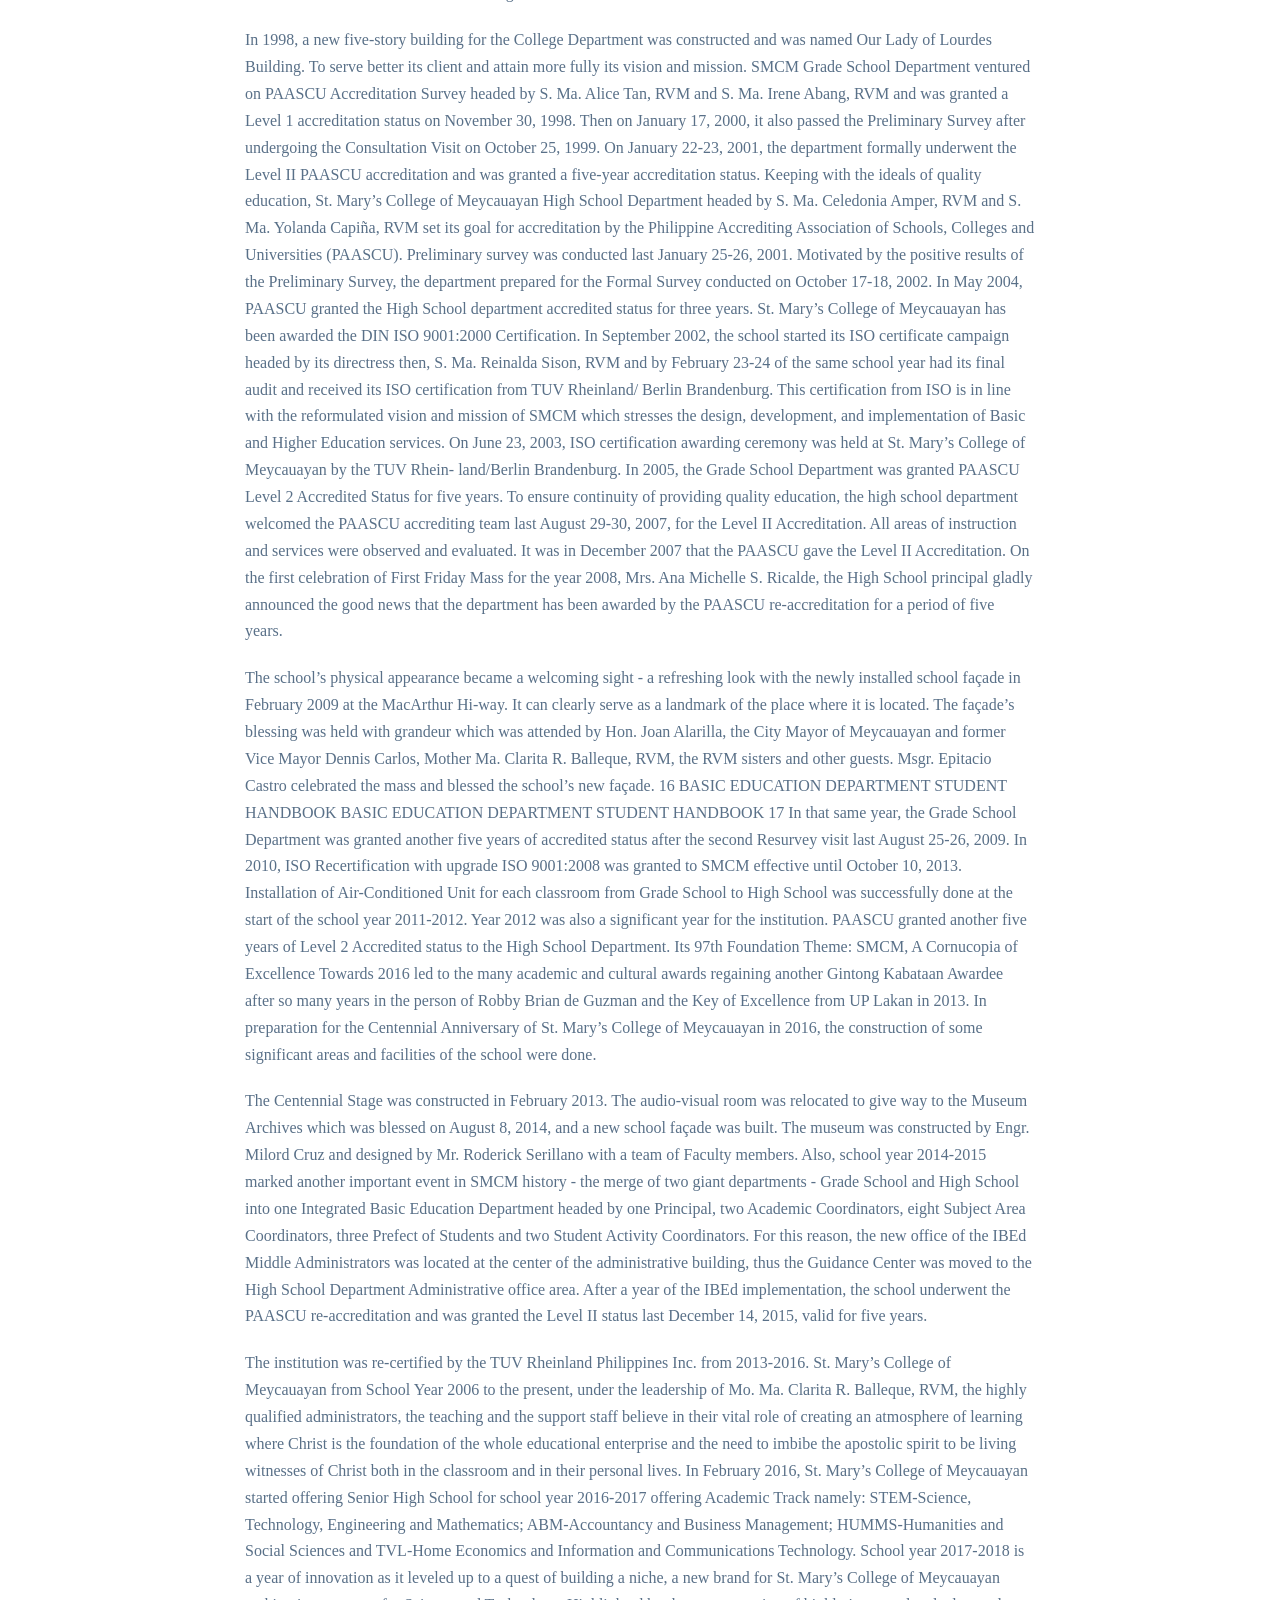
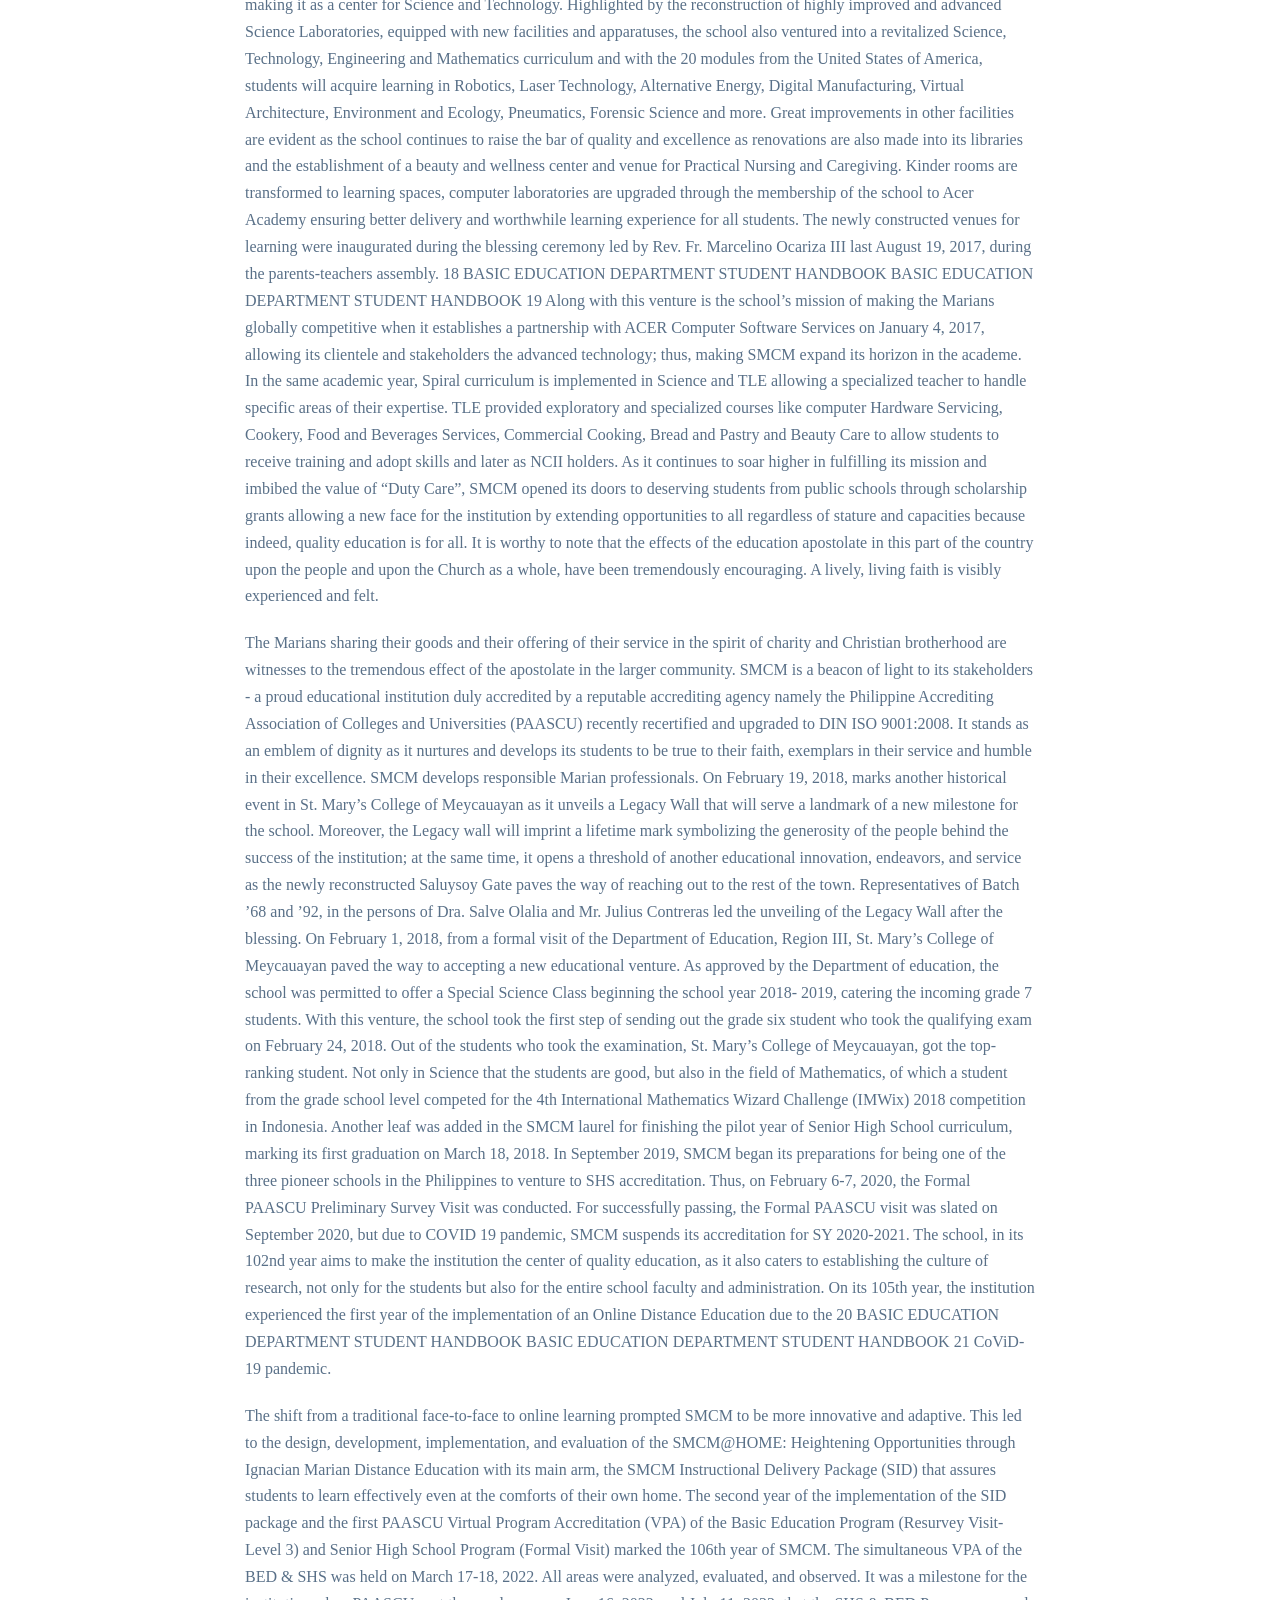
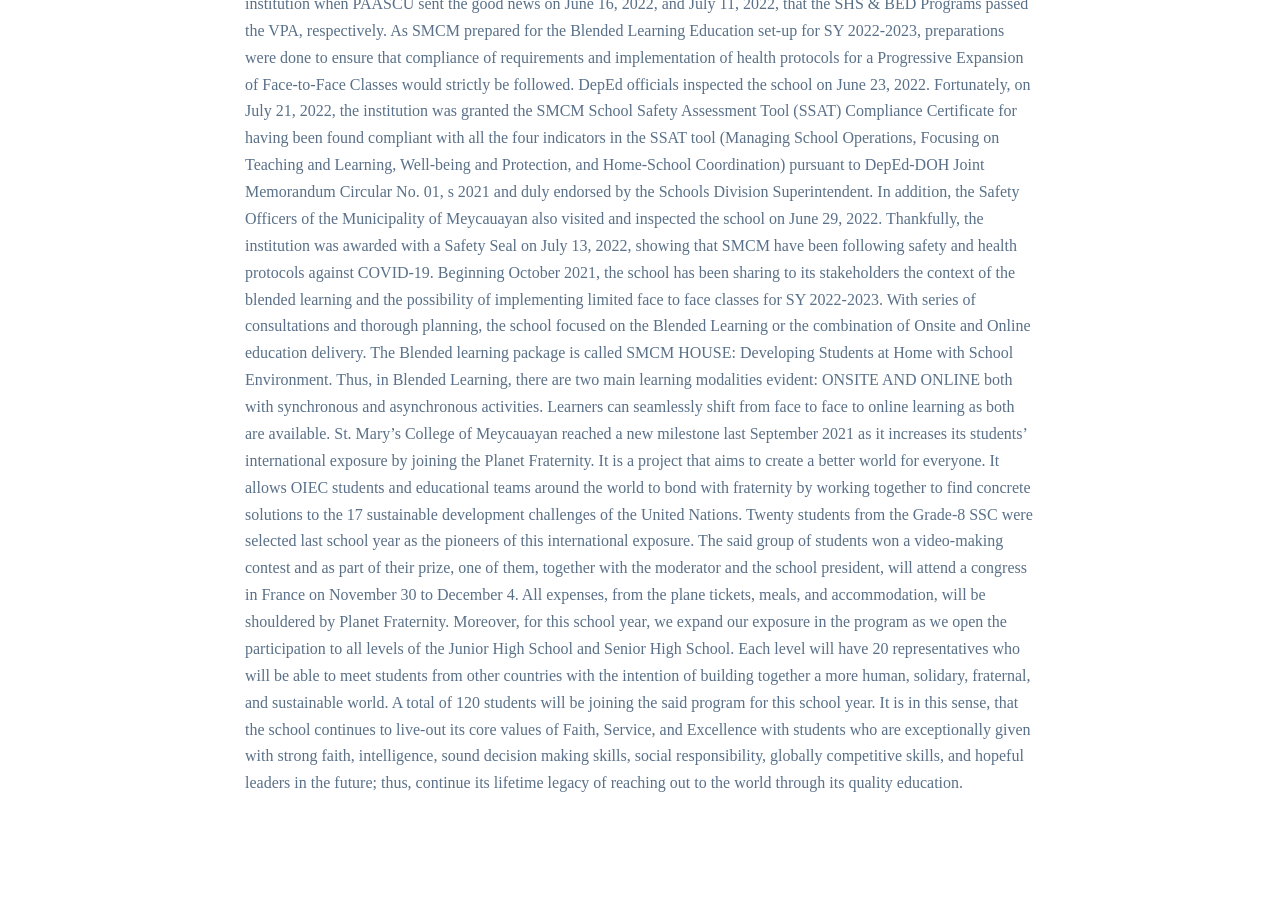
==== commit c746cc69: "Update" ====
--- a/about/about.html
+++ b/about/about.html
@@ -1,548 +1,507 @@
 <!doctype html>
 <html lang="en">
-  <head>
-    <meta charset="UTF-8" />
-    <meta name="viewport" content="width=device-width, initial-scale=1.0" />
-    <meta
-      name="description"
-      content="About St. Mary's College of Meycauayan and its history."
-    />
-    <title>About School | St. Mary's College of Meycauayan</title>
-    <link rel="preconnect" href="https://fonts.googleapis.com" />
-    <link rel="preconnect" href="https://fonts.gstatic.com" crossorigin />
-    <link
-      href="https://fonts.googleapis.com/css2?family=DM+Sans:wght@400;500;600;700&family=Space+Grotesk:wght@400;500;600;700&display=swap"
-      rel="stylesheet"
-    />
-    <link rel="stylesheet" href="./about.css" />
-  </head>
-
-  <body>
-    <!-- Blueprint Campus: standalone about page with semantic HTML and CSS-only navigation. -->
-    <!-- Site header -->
-    <header class="site-header" id="top">
-      <div class="header-inner">
-        <a
-          class="brand"
-          href="../index.html"
-          aria-label="St. Mary's College of Meycauayan home"
-          ><span class="logo-box" aria-label="Logo image"
-            ><img
-              src="../images/smcm-logo.png"
-              alt="St. Mary's College logo" /></span
-          ><span class="brand-copy"
-            ><strong>St. Mary's College</strong
-            ><small>of Meycauayan</small></span
-          ></a
-        >
-        <!-- Main navigation -->
-        <nav class="main-nav" aria-label="Primary navigation">
-          <a href="../index.html">Home</a
-          ><a href="./about.html">About School</a>
-          <details class="nav-menu">
-            <summary>Admission <span aria-hidden="true">⌄</span></summary>
-            <div class="dropdown-panel">
-              <a href="../admission-requirements/admission-requirements.html"
-                >Admission Requirements</a
-              ><a href="../enrollment-process/enrollment-process.html"
-                >Enrollment Process</a
-              >
-            </div>
-          </details>
-          <details class="nav-menu">
-            <summary>Academics <span aria-hidden="true">⌄</span></summary>
-            <div class="dropdown-panel">
-              <a href="../academic/academic.html">Academic</a
-              ><a href="../academic-policies/academic-policies.html"
-                >Academic Policies</a
-              >
-            </div>
-          </details>
-          <a href="../student-life/student-life.html">Student Life</a
-          ><a href="../news-events/news-events.html">News &amp; Events</a
-          ><a href="../index.html#contact">Contact Us</a>
-        </nav>
+
+<head>
+  <meta charset="UTF-8" />
+  <meta name="viewport" content="width=device-width, initial-scale=1.0" />
+  <meta name="description" content="About St. Mary's College of Meycauayan and its history." />
+  <title>About School | St. Mary's College of Meycauayan</title>
+  <link rel="preconnect" href="https://fonts.googleapis.com" />
+  <link rel="preconnect" href="https://fonts.gstatic.com" crossorigin />
+  <link
+    href="https://fonts.googleapis.com/css2?family=DM+Sans:wght@400;500;600;700&family=Space+Grotesk:wght@400;500;600;700&display=swap"
+    rel="stylesheet" />
+  <link rel="stylesheet" href="./about.css" />
+</head>
+
+<body>
+  <!-- Site header -->
+  <header class="site-header" id="top">
+    <div class="header-inner">
+      <a class="brand" href="../index.html" aria-label="St. Mary's College of Meycauayan home"><span class="logo-box"
+          aria-label="Logo image"><img src="../images/smcm-logo.png" alt="St. Mary's College logo" /></span><span
+          class="brand-copy"><strong>St. Mary's College</strong><small>of Meycauayan, Inc.</small></span></a>
+      <!-- Main navigation -->
+      <nav class="main-nav" aria-label="Primary navigation">
+        <a href="../index.html">Home</a><a href="./about.html">About School</a>
+        <details class="nav-menu">
+          <summary>Admission <span aria-hidden="true">⌄</span></summary>
+          <div class="dropdown-panel">
+            <a href="../admission-requirements/admission-requirements.html">Admission Requirements</a><a
+              href="../enrollment-process/enrollment-process.html">Enrollment Process</a>
+          </div>
+        </details>
+        <details class="nav-menu">
+          <summary>Academics <span aria-hidden="true">⌄</span></summary>
+          <div class="dropdown-panel">
+            <a href="../academic/academic.html">Academic</a><a
+              href="../academic-policies/academic-policies.html">Academic Policies</a>
+          </div>
+        </details>
+        <a href="../student-life/student-life.html">Student Life</a><a href="../news-events/news-events.html">News &amp;
+          Events</a><a href="../index.html#contact">Contact Us</a>
+      </nav>
+    </div>
+  </header>
+  <!-- Main page content -->
+  <main>
+    <!-- Page section -->
+    <section class="page-section" aria-labelledby="about-title">
+      <div class="container inner-hero split-row">
+        <div class="picture-box large-picture">
+          <img class="content-image" src="./images/history.jpg" alt="History image" />
+        </div>
+        <div class="section-copy">
+          <p class="eyebrow">The story behind the school</p>
+          <h1 id="about-title">History</h1>
+          <p>
+            St. Mary’s College of Meycauayan was founded in 1916 as Escuela
+            Parroquial de Meycauayan and initially offered primary education
+            with Catechism as its core subject. It was later managed by the
+            Religious of the Virgin Mary (RVM) and renamed Escuela Catolica de
+            Meycauayan in 1929.
+          </p>
+          <a class="button" href="#about-history">Learn more <span aria-hidden="true">↗</span></a>
+        </div>
       </div>
-    </header>
-    <!-- Main page content -->
-    <main>
       <!-- Page section -->
-      <section class="page-section" aria-labelledby="about-title">
-        <div class="container inner-hero split-row">
-          <div class="picture-box large-picture">
-            <img
-              class="content-image"
-              src="./images/history.jpg"
-              alt="History image"
-            />
+      <section class="section-band facilities-band" aria-labelledby="facilities-title">
+        <div class="container">
+          <div class="section-heading centered">
+            <p class="eyebrow">A place to learn and belong</p>
+            <h2 id="facilities-title">Campus Facilities</h2>
           </div>
-          <div class="section-copy">
-            <p class="eyebrow">The story behind the school</p>
-            <h1 id="about-title">History</h1>
-            <p>
-              St. Mary’s College of Meycauayan was founded in 1916 as Escuela
-              Parroquial de Meycauayan and initially offered primary education
-              with Catechism as its core subject. It was later managed by the
-              Religious of the Virgin Mary (RVM) and renamed Escuela Catolica de
-              Meycauayan in 1929.
-            </p>
-            <a class="button" href="#about-history"
-              >Learn more <span aria-hidden="true">↗</span></a
-            >
+          <div class="card-grid three-up facilities-grid">
+            <article>
+              <div class="picture-box facility-picture">
+                <img class="content-image" src="./images/science-lab.jpg" alt="Campus facility image 1" />
+              </div>
+              <h3>Science Laboratory</h3>
+              <p>
+                The Science Laboratory is equipped with modern apparatus,
+                equipment, chemicals, and fixtures designed for quality
+                learning. The newly reconstructed Science, Chemistry, Physics,
+                and General Science laboratories encourage students to explore
+                knowledge through research and experiments. Students from
+                Grade 7 to 12 can develop STEM skills through Robotics, Laser
+                Technology, Alternative Energy, Digital Manufacturing,
+                Environment and Ecology, Pneumatics, and Forensic Science.
+              </p>
+            </article>
+            <article>
+              <div class="picture-box facility-picture">
+                <img class="content-image" src="./images/hotel-lab.jpg" alt="Campus facility image 2" />
+              </div>
+              <h3>Mini Hotel (HRM Laboratory)</h3>
+              <p>
+                The Mini Hotel serves as a laboratory practicum where HRM/TM
+                students can develop and apply their hospitality and tourism
+                skills through hands-on training. It also provides a suitable
+                space for student events, activities, and other related
+                functions within the school.
+              </p>
+            </article>
+            <article>
+              <div class="picture-box facility-picture">
+                <img class="content-image" src="./images/comp-lab.jpg" alt="Campus facility image 3" />
+              </div>
+              <h3>Computer and Internet Laboratory</h3>
+              <p>
+                The Computer and Internet Laboratories are equipped with one
+                computer unit per student to support hands-on learning and
+                technology-based activities. These facilities provide an ideal
+                learning environment for BSIT students as they develop their
+                programming, computer, and information technology skills. The
+                rooms are fully air-conditioned and furnished with appropriate
+                chairs and tables to ensure a comfortable and productive space
+                for students.
+              </p>
+            </article>
           </div>
         </div>
-        <!-- Page section -->
-        <section
-          class="section-band facilities-band"
-          aria-labelledby="facilities-title"
-        >
-          <div class="container">
-            <div class="section-heading centered">
-              <p class="eyebrow">A place to learn and belong</p>
-              <h2 id="facilities-title">Campus Facilities</h2>
-            </div>
-            <div class="card-grid three-up facilities-grid">
-              <article>
-                <div class="picture-box facility-picture">
-                  <img
-                    class="content-image"
-                    src="./images/science-lab.jpg"
-                    alt="Campus facility image 1"
-                  />
-                </div>
-                <h3>Science Laboratory</h3>
-                <p>
-                  The Science Laboratory is equipped with modern apparatus,
-                  equipment, chemicals, and fixtures designed for quality
-                  learning. The newly reconstructed Science, Chemistry, Physics,
-                  and General Science laboratories encourage students to explore
-                  knowledge through research and experiments. Students from
-                  Grade 7 to 12 can develop STEM skills through Robotics, Laser
-                  Technology, Alternative Energy, Digital Manufacturing,
-                  Environment and Ecology, Pneumatics, and Forensic Science.
-                </p>
-              </article>
-              <article>
-                <div class="picture-box facility-picture">
-                  <img
-                    class="content-image"
-                    src="./images/hotel-lab.jpg"
-                    alt="Campus facility image 2"
-                  />
-                </div>
-                <h3>Mini Hotel (HRM Laboratory)</h3>
-                <p>
-                  The Mini Hotel serves as a laboratory practicum where HRM/TM
-                  students can develop and apply their hospitality and tourism
-                  skills through hands-on training. It also provides a suitable
-                  space for student events, activities, and other related
-                  functions within the school.
-                </p>
-              </article>
-              <article>
-                <div class="picture-box facility-picture">
-                  <img
-                    class="content-image"
-                    src="./images/comp-lab.jpg"
-                    alt="Campus facility image 3"
-                  />
-                </div>
-                <h3>Computer and Internet Laboratory</h3>
-                <p>
-                  The Computer and Internet Laboratories are equipped with one
-                  computer unit per student to support hands-on learning and
-                  technology-based activities. These facilities provide an ideal
-                  learning environment for BSIT students as they develop their
-                  programming, computer, and information technology skills. The
-                  rooms are fully air-conditioned and furnished with appropriate
-                  chairs and tables to ensure a comfortable and productive space
-                  for students.
-                </p>
-              </article>
-            </div>
-          </div>
-        </section>
-        <div class="container detail-copy" id="about-history">
-          <p class="eyebrow">About the school</p>
-          <h2>Our history</h2>
-          <p>
-            St. Mary’s College of Meycauayan was founded in 1916 by a parish
-            priest and was formerly called Escuela Parroquial de Meycauayan that
-            offered primary program with Catechism as its core subject. Later on
-            the school was managed by the Religious of the Virgin Mary (RVM),
-            the first Filipino Congregation founded in 1684 by a Filipina,
-            Mother Ignacia Del Espiritu Santo. In 1929, it was then renamed as
-            Escuela Catolica de Meycauayan.
-          </p>
-          <p>
-            When the Second World War broke in 1941, classes were suspended
-            until July 1944 and it reopened in June 1945 with the name St.
-            Mary’s Academy with the opening of Intermediate and First Year High
-            School programs. The succeeding levels were opened and gained
-            government recognition each year. Hence, March 1949 marked the
-            graduation of the first ten high school students.
-          </p>
-
-          <p>
-            The school was torn down completely by fire on April 4, 1949. The
-            then Superior, Rev. M. Ma. Justina Martinez and Principal, M. Ma.
-            Dolores Verceles managed to hold classes in private houses owned by
-            Mr. Mariano Floro and Mrs. Felicisima Cadiz while a two-storey
-            building was being constructed. This was finished in 1954. Eleven
-            years later, the Kindergarten course was recognized.
-          </p>
-
-          <p>
-            School Year 1962-1963 was a significant year when St. Mary’s
-            received an award of 25 Spanish dictionaries from the Spanish
-            Embassy in Manila for having topped all other schools in Spanish in
-            the National Government Examinations administered in March 1962. One
-            dictionary was given to Rogelio Decilio, the student who scored 96%
-            in the same examination. As the school population increased the need
-            for physical expansion also arose. In 1963, a 700 square meter lot
-            was acquired at Saluysoy, Meycauayan with the Torrens title being
-            granted by Mr. Vicente Floro and the Right of Way by Mr. Lucero.
-          </p>
-
-          <p>
-            The two classrooms that were constructed in 1962 were finished the
-            next year and it was then blessed by Rev. Msgr. Felix Sicat in
-            August 1963. In 1965, a six-room annex was completed. That same
-            year, its Kindergarten course was granted government recognition and
-            it was also the first time that St. Mary’s Academy participated at
-            the BULPRISA Meet. In 1966, the school was awarded by CEAP with a
-            Golden Jubilee Plaque for its 50 years of establishment. Expansion
-            continued and in 1968, a four-story building was constructed, and
-            its four rooms extension was made in 1978. At present, this is the
-            Assumption Building. One of the most significant improvements of St.
-            Mary’s Academy was the completion of a concrete four-story building
-            in October 1981 marking the complete transfer of the whole school
-            from kindergarten to high school. This is the Mo. Ignacia Building
-            which is also known as the Administrative Building since almost all
-            offices were located here. To meet the needs of the increasing
-            school population, annex rooms were constructed facing the MacArthur
-            Highway. A seven room Kindergarten building was erected at the back
-            of the administrative/elementary building.
-          </p>
-
-          <p>
-            The construction was completed in October 1984. Looking at the
-            demands of the Education Apostolate, the Sisters assigned at St.
-            Mary’s Academy opened the doors to the students in the tertiary
-            level. Courses offered are Bachelor in Elementary Education (BEEd)
-            with specialization in Preschool Education, English, Filipino,
-            Mathematics, Social Studies, Science and Health; Bachelor in
-            Secondary Education (BSE), major in English, Filipino, Mathematics;
-            Bachelor of Science in Commerce (BSC), major in Accounting,
-            Management, Financial Management, Marketing and Computer. The school
-            was then named ST. MARY’S COLLEGE OF MEYCAUAYAN in 1986. Thus, it
-            had its first College graduates in March 1990.
-          </p>
-
-          <p>
-            The yearly marked increase in enrolment in the three levels required
-            more classrooms. Thus, a new four-story building was constructed
-            with twenty-six classrooms, including the new library, faculty room,
-            home economics rooms and offices for the guidance and subject area
-            coordinators.
-          </p>
-
-          <p>
-            The Multi-Purpose Hall was inaugurated and blessed by Msgr. Sabino
-            Vengco on January 22, 1989. This provides adequate space for school
-            programs/activities, P.E classes and is shared with the 14 BASIC
-            EDUCATION DEPARTMENT STUDENT HANDBOOK BASIC EDUCATION DEPARTMENT
-            STUDENT HANDBOOK 15 public for seminars/workshops and fora.
-            Air-conditioned audio-visual room, chapel, centralized library,
-            canteen, reading, and speech laboratory were also developed. The
-            same year, the movement for the Beatification of Mother Ignacia was
-            launched at St. Francis of Assisi Church participated by Rev. Fr.
-            Pablo Reyes, Rev. Fr. Antonio Rigoman, Rev. Fr. Rufino Sulit, S. Ma.
-            Carmelita Abiera, RVM and the communities of St. Mary’s College of
-            Meycauayan and St. Mary’s Academy of Sto. Nino. In 1990, the school
-            launched and intensified the program on adopting a community and in
-            1993, a full-time social worker was hired to manage the Mother
-            Ignacia Social Concern Center and the needs of the adopted
-            community. Several breakthroughs were done in the succeeding years.
-            In 1993, computerized grading system was introduced and in 1995,
-            centralization of all libraries in all levels was done. In 1996
-            through the efforts of S. Ma. Alice Tan, RVM SMCM became one of the
-            first schools to have used and gained access to the Internet.
-          </p>
-
-          <p>
-            In 1998, a new five-story building for the College Department was
-            constructed and was named Our Lady of Lourdes Building. To serve
-            better its client and attain more fully its vision and mission. SMCM
-            Grade School Department ventured on PAASCU Accreditation Survey
-            headed by S. Ma. Alice Tan, RVM and S. Ma. Irene Abang, RVM and was
-            granted a Level 1 accreditation status on November 30, 1998. Then on
-            January 17, 2000, it also passed the Preliminary Survey after
-            undergoing the Consultation Visit on October 25, 1999. On January
-            22-23, 2001, the department formally underwent the Level II PAASCU
-            accreditation and was granted a five-year accreditation status.
-            Keeping with the ideals of quality education, St. Mary’s College of
-            Meycauayan High School Department headed by S. Ma. Celedonia Amper,
-            RVM and S. Ma. Yolanda Capiña, RVM set its goal for accreditation by
-            the Philippine Accrediting Association of Schools, Colleges and
-            Universities (PAASCU). Preliminary survey was conducted last January
-            25-26, 2001. Motivated by the positive results of the Preliminary
-            Survey, the department prepared for the Formal Survey conducted on
-            October 17-18, 2002. In May 2004, PAASCU granted the High School
-            department accredited status for three years. St. Mary’s College of
-            Meycauayan has been awarded the DIN ISO 9001:2000 Certification. In
-            September 2002, the school started its ISO certificate campaign
-            headed by its directress then, S. Ma. Reinalda Sison, RVM and by
-            February 23-24 of the same school year had its final audit and
-            received its ISO certification from TUV Rheinland/ Berlin
-            Brandenburg. This certification from ISO is in line with the
-            reformulated vision and mission of SMCM which stresses the design,
-            development, and implementation of Basic and Higher Education
-            services. On June 23, 2003, ISO certification awarding ceremony was
-            held at St. Mary’s College of Meycauayan by the TUV Rhein-
-            land/Berlin Brandenburg. In 2005, the Grade School Department was
-            granted PAASCU Level 2 Accredited Status for five years. To ensure
-            continuity of providing quality education, the high school
-            department welcomed the PAASCU accrediting team last August 29-30,
-            2007, for the Level II Accreditation. All areas of instruction and
-            services were observed and evaluated. It was in December 2007 that
-            the PAASCU gave the Level II Accreditation. On the first celebration
-            of First Friday Mass for the year 2008, Mrs. Ana Michelle S.
-            Ricalde, the High School principal gladly announced the good news
-            that the department has been awarded by the PAASCU re-accreditation
-            for a period of five years.
-          </p>
-
-          <p>
-            The school’s physical appearance became a welcoming sight - a
-            refreshing look with the newly installed school façade in February
-            2009 at the MacArthur Hi-way. It can clearly serve as a landmark of
-            the place where it is located. The façade’s blessing was held with
-            grandeur which was attended by Hon. Joan Alarilla, the City Mayor of
-            Meycauayan and former Vice Mayor Dennis Carlos, Mother Ma. Clarita
-            R. Balleque, RVM, the RVM sisters and other guests. Msgr. Epitacio
-            Castro celebrated the mass and blessed the school’s new façade. 16
-            BASIC EDUCATION DEPARTMENT STUDENT HANDBOOK BASIC EDUCATION
-            DEPARTMENT STUDENT HANDBOOK 17 In that same year, the Grade School
-            Department was granted another five years of accredited status after
-            the second Resurvey visit last August 25-26, 2009. In 2010, ISO
-            Recertification with upgrade ISO 9001:2008 was granted to SMCM
-            effective until October 10, 2013. Installation of Air-Conditioned
-            Unit for each classroom from Grade School to High School was
-            successfully done at the start of the school year 2011-2012. Year
-            2012 was also a significant year for the institution. PAASCU granted
-            another five years of Level 2 Accredited status to the High School
-            Department. Its 97th Foundation Theme: SMCM, A Cornucopia of
-            Excellence Towards 2016 led to the many academic and cultural awards
-            regaining another Gintong Kabataan Awardee after so many years in
-            the person of Robby Brian de Guzman and the Key of Excellence from
-            UP Lakan in 2013. In preparation for the Centennial Anniversary of
-            St. Mary’s College of Meycauayan in 2016, the construction of some
-            significant areas and facilities of the school were done.
-          </p>
-
-          <p>
-            The Centennial Stage was constructed in February 2013. The
-            audio-visual room was relocated to give way to the Museum Archives
-            which was blessed on August 8, 2014, and a new school façade was
-            built. The museum was constructed by Engr. Milord Cruz and designed
-            by Mr. Roderick Serillano with a team of Faculty members. Also,
-            school year 2014-2015 marked another important event in SMCM history
-            - the merge of two giant departments - Grade School and High School
-            into one Integrated Basic Education Department headed by one
-            Principal, two Academic Coordinators, eight Subject Area
-            Coordinators, three Prefect of Students and two Student Activity
-            Coordinators. For this reason, the new office of the IBEd Middle
-            Administrators was located at the center of the administrative
-            building, thus the Guidance Center was moved to the High School
-            Department Administrative office area. After a year of the IBEd
-            implementation, the school underwent the PAASCU re-accreditation and
-            was granted the Level II status last December 14, 2015, valid for
-            five years.
-          </p>
-
-          <p>
-            The institution was re-certified by the TUV Rheinland Philippines
-            Inc. from 2013-2016. St. Mary’s College of Meycauayan from School
-            Year 2006 to the present, under the leadership of Mo. Ma. Clarita R.
-            Balleque, RVM, the highly qualified administrators, the teaching and
-            the support staff believe in their vital role of creating an
-            atmosphere of learning where Christ is the foundation of the whole
-            educational enterprise and the need to imbibe the apostolic spirit
-            to be living witnesses of Christ both in the classroom and in their
-            personal lives. In February 2016, St. Mary’s College of Meycauayan
-            started offering Senior High School for school year 2016-2017
-            offering Academic Track namely: STEM-Science, Technology,
-            Engineering and Mathematics; ABM-Accountancy and Business
-            Management; HUMMS-Humanities and Social Sciences and TVL-Home
-            Economics and Information and Communications Technology. School year
-            2017-2018 is a year of innovation as it leveled up to a quest of
-            building a niche, a new brand for St. Mary’s College of Meycauayan
-            making it as a center for Science and Technology. Highlighted by the
-            reconstruction of highly improved and advanced Science Laboratories,
-            equipped with new facilities and apparatuses, the school also
-            ventured into a revitalized Science, Technology, Engineering and
-            Mathematics curriculum and with the 20 modules from the United
-            States of America, students will acquire learning in Robotics, Laser
-            Technology, Alternative Energy, Digital Manufacturing, Virtual
-            Architecture, Environment and Ecology, Pneumatics, Forensic Science
-            and more. Great improvements in other facilities are evident as the
-            school continues to raise the bar of quality and excellence as
-            renovations are also made into its libraries and the establishment
-            of a beauty and wellness center and venue for Practical Nursing and
-            Caregiving. Kinder rooms are transformed to learning spaces,
-            computer laboratories are upgraded through the membership of the
-            school to Acer Academy ensuring better delivery and worthwhile
-            learning experience for all students. The newly constructed venues
-            for learning were inaugurated during the blessing ceremony led by
-            Rev. Fr. Marcelino Ocariza III last August 19, 2017, during the
-            parents-teachers assembly. 18 BASIC EDUCATION DEPARTMENT STUDENT
-            HANDBOOK BASIC EDUCATION DEPARTMENT STUDENT HANDBOOK 19 Along with
-            this venture is the school’s mission of making the Marians globally
-            competitive when it establishes a partnership with ACER Computer
-            Software Services on January 4, 2017, allowing its clientele and
-            stakeholders the advanced technology; thus, making SMCM expand its
-            horizon in the academe. In the same academic year, Spiral curriculum
-            is implemented in Science and TLE allowing a specialized teacher to
-            handle specific areas of their expertise. TLE provided exploratory
-            and specialized courses like computer Hardware Servicing, Cookery,
-            Food and Beverages Services, Commercial Cooking, Bread and Pastry
-            and Beauty Care to allow students to receive training and adopt
-            skills and later as NCII holders. As it continues to soar higher in
-            fulfilling its mission and imbibed the value of “Duty Care”, SMCM
-            opened its doors to deserving students from public schools through
-            scholarship grants allowing a new face for the institution by
-            extending opportunities to all regardless of stature and capacities
-            because indeed, quality education is for all. It is worthy to note
-            that the effects of the education apostolate in this part of the
-            country upon the people and upon the Church as a whole, have been
-            tremendously encouraging. A lively, living faith is visibly
-            experienced and felt.
-          </p>
-
-          <p>
-            The Marians sharing their goods and their offering of their service
-            in the spirit of charity and Christian brotherhood are witnesses to
-            the tremendous effect of the apostolate in the larger community.
-            SMCM is a beacon of light to its stakeholders - a proud educational
-            institution duly accredited by a reputable accrediting agency namely
-            the Philippine Accrediting Association of Colleges and Universities
-            (PAASCU) recently recertified and upgraded to DIN ISO 9001:2008. It
-            stands as an emblem of dignity as it nurtures and develops its
-            students to be true to their faith, exemplars in their service and
-            humble in their excellence. SMCM develops responsible Marian
-            professionals. On February 19, 2018, marks another historical event
-            in St. Mary’s College of Meycauayan as it unveils a Legacy Wall that
-            will serve a landmark of a new milestone for the school. Moreover,
-            the Legacy wall will imprint a lifetime mark symbolizing the
-            generosity of the people behind the success of the institution; at
-            the same time, it opens a threshold of another educational
-            innovation, endeavors, and service as the newly reconstructed
-            Saluysoy Gate paves the way of reaching out to the rest of the town.
-            Representatives of Batch ’68 and ’92, in the persons of Dra. Salve
-            Olalia and Mr. Julius Contreras led the unveiling of the Legacy Wall
-            after the blessing. On February 1, 2018, from a formal visit of the
-            Department of Education, Region III, St. Mary’s College of
-            Meycauayan paved the way to accepting a new educational venture. As
-            approved by the Department of education, the school was permitted to
-            offer a Special Science Class beginning the school year 2018- 2019,
-            catering the incoming grade 7 students. With this venture, the
-            school took the first step of sending out the grade six student who
-            took the qualifying exam on February 24, 2018. Out of the students
-            who took the examination, St. Mary’s College of Meycauayan, got the
-            top-ranking student. Not only in Science that the students are good,
-            but also in the field of Mathematics, of which a student from the
-            grade school level competed for the 4th International Mathematics
-            Wizard Challenge (IMWix) 2018 competition in Indonesia. Another leaf
-            was added in the SMCM laurel for finishing the pilot year of Senior
-            High School curriculum, marking its first graduation on March 18,
-            2018. In September 2019, SMCM began its preparations for being one
-            of the three pioneer schools in the Philippines to venture to SHS
-            accreditation. Thus, on February 6-7, 2020, the Formal PAASCU
-            Preliminary Survey Visit was conducted. For successfully passing,
-            the Formal PAASCU visit was slated on September 2020, but due to
-            COVID 19 pandemic, SMCM suspends its accreditation for SY 2020-2021.
-            The school, in its 102nd year aims to make the institution the
-            center of quality education, as it also caters to establishing the
-            culture of research, not only for the students but also for the
-            entire school faculty and administration. On its 105th year, the
-            institution experienced the first year of the implementation of an
-            Online Distance Education due to the 20 BASIC EDUCATION DEPARTMENT
-            STUDENT HANDBOOK BASIC EDUCATION DEPARTMENT STUDENT HANDBOOK 21
-            CoViD-19 pandemic.
-          </p>
-
-          <p>
-            The shift from a traditional face-to-face to online learning
-            prompted SMCM to be more innovative and adaptive. This led to the
-            design, development, implementation, and evaluation of the
-            SMCM@HOME: Heightening Opportunities through Ignacian Marian
-            Distance Education with its main arm, the SMCM Instructional
-            Delivery Package (SID) that assures students to learn effectively
-            even at the comforts of their own home. The second year of the
-            implementation of the SID package and the first PAASCU Virtual
-            Program Accreditation (VPA) of the Basic Education Program (Resurvey
-            Visit-Level 3) and Senior High School Program (Formal Visit) marked
-            the 106th year of SMCM. The simultaneous VPA of the BED & SHS was
-            held on March 17-18, 2022. All areas were analyzed, evaluated, and
-            observed. It was a milestone for the institution when PAASCU sent
-            the good news on June 16, 2022, and July 11, 2022, that the SHS &
-            BED Programs passed the VPA, respectively. As SMCM prepared for the
-            Blended Learning Education set-up for SY 2022-2023, preparations
-            were done to ensure that compliance of requirements and
-            implementation of health protocols for a Progressive Expansion of
-            Face-to-Face Classes would strictly be followed. DepEd officials
-            inspected the school on June 23, 2022. Fortunately, on July 21,
-            2022, the institution was granted the SMCM School Safety Assessment
-            Tool (SSAT) Compliance Certificate for having been found compliant
-            with all the four indicators in the SSAT tool (Managing School
-            Operations, Focusing on Teaching and Learning, Well-being and
-            Protection, and Home-School Coordination) pursuant to DepEd-DOH
-            Joint Memorandum Circular No. 01, s 2021 and duly endorsed by the
-            Schools Division Superintendent. In addition, the Safety Officers of
-            the Municipality of Meycauayan also visited and inspected the school
-            on June 29, 2022. Thankfully, the institution was awarded with a
-            Safety Seal on July 13, 2022, showing that SMCM have been following
-            safety and health protocols against COVID-19. Beginning October
-            2021, the school has been sharing to its stakeholders the context of
-            the blended learning and the possibility of implementing limited
-            face to face classes for SY 2022-2023. With series of consultations
-            and thorough planning, the school focused on the Blended Learning or
-            the combination of Onsite and Online education delivery. The Blended
-            learning package is called SMCM HOUSE: Developing Students at Home
-            with School Environment. Thus, in Blended Learning, there are two
-            main learning modalities evident: ONSITE AND ONLINE both with
-            synchronous and asynchronous activities. Learners can seamlessly
-            shift from face to face to online learning as both are available.
-            St. Mary’s College of Meycauayan reached a new milestone last
-            September 2021 as it increases its students’ international exposure
-            by joining the Planet Fraternity. It is a project that aims to
-            create a better world for everyone. It allows OIEC students and
-            educational teams around the world to bond with fraternity by
-            working together to find concrete solutions to the 17 sustainable
-            development challenges of the United Nations. Twenty students from
-            the Grade-8 SSC were selected last school year as the pioneers of
-            this international exposure. The said group of students won a
-            video-making contest and as part of their prize, one of them,
-            together with the moderator and the school president, will attend a
-            congress in France on November 30 to December 4. All expenses, from
-            the plane tickets, meals, and accommodation, will be shouldered by
-            Planet Fraternity. Moreover, for this school year, we expand our
-            exposure in the program as we open the participation to all levels
-            of the Junior High School and Senior High School. Each level will
-            have 20 representatives who will be able to meet students from other
-            countries with the intention of building together a more human,
-            solidary, fraternal, and sustainable world. A total of 120 students
-            will be joining the said program for this school year. It is in this
-            sense, that the school continues to live-out its core values of
-            Faith, Service, and Excellence with students who are exceptionally
-            given with strong faith, intelligence, sound decision making skills,
-            social responsibility, globally competitive skills, and hopeful
-            leaders in the future; thus, continue its lifetime legacy of
-            reaching out to the world through its quality education.
-          </p>
-        </div>
       </section>
-    </main>
-  </body>
-</html>
+      <div class="container detail-copy" id="about-history">
+        <p class="eyebrow">About the school</p>
+        <h2>Our history</h2>
+        <p>
+          St. Mary’s College of Meycauayan was founded in 1916 by a parish
+          priest and was formerly called Escuela Parroquial de Meycauayan that
+          offered primary program with Catechism as its core subject. Later on
+          the school was managed by the Religious of the Virgin Mary (RVM),
+          the first Filipino Congregation founded in 1684 by a Filipina,
+          Mother Ignacia Del Espiritu Santo. In 1929, it was then renamed as
+          Escuela Catolica de Meycauayan.
+        </p>
+        <p>
+          When the Second World War broke in 1941, classes were suspended
+          until July 1944 and it reopened in June 1945 with the name St.
+          Mary’s Academy with the opening of Intermediate and First Year High
+          School programs. The succeeding levels were opened and gained
+          government recognition each year. Hence, March 1949 marked the
+          graduation of the first ten high school students.
+        </p>
+
+        <p>
+          The school was torn down completely by fire on April 4, 1949. The
+          then Superior, Rev. M. Ma. Justina Martinez and Principal, M. Ma.
+          Dolores Verceles managed to hold classes in private houses owned by
+          Mr. Mariano Floro and Mrs. Felicisima Cadiz while a two-storey
+          building was being constructed. This was finished in 1954. Eleven
+          years later, the Kindergarten course was recognized.
+        </p>
+
+        <p>
+          School Year 1962-1963 was a significant year when St. Mary’s
+          received an award of 25 Spanish dictionaries from the Spanish
+          Embassy in Manila for having topped all other schools in Spanish in
+          the National Government Examinations administered in March 1962. One
+          dictionary was given to Rogelio Decilio, the student who scored 96%
+          in the same examination. As the school population increased the need
+          for physical expansion also arose. In 1963, a 700 square meter lot
+          was acquired at Saluysoy, Meycauayan with the Torrens title being
+          granted by Mr. Vicente Floro and the Right of Way by Mr. Lucero.
+        </p>
+
+        <p>
+          The two classrooms that were constructed in 1962 were finished the
+          next year and it was then blessed by Rev. Msgr. Felix Sicat in
+          August 1963. In 1965, a six-room annex was completed. That same
+          year, its Kindergarten course was granted government recognition and
+          it was also the first time that St. Mary’s Academy participated at
+          the BULPRISA Meet. In 1966, the school was awarded by CEAP with a
+          Golden Jubilee Plaque for its 50 years of establishment. Expansion
+          continued and in 1968, a four-story building was constructed, and
+          its four rooms extension was made in 1978. At present, this is the
+          Assumption Building. One of the most significant improvements of St.
+          Mary’s Academy was the completion of a concrete four-story building
+          in October 1981 marking the complete transfer of the whole school
+          from kindergarten to high school. This is the Mo. Ignacia Building
+          which is also known as the Administrative Building since almost all
+          offices were located here. To meet the needs of the increasing
+          school population, annex rooms were constructed facing the MacArthur
+          Highway. A seven room Kindergarten building was erected at the back
+          of the administrative/elementary building.
+        </p>
+
+        <p>
+          The construction was completed in October 1984. Looking at the
+          demands of the Education Apostolate, the Sisters assigned at St.
+          Mary’s Academy opened the doors to the students in the tertiary
+          level. Courses offered are Bachelor in Elementary Education (BEEd)
+          with specialization in Preschool Education, English, Filipino,
+          Mathematics, Social Studies, Science and Health; Bachelor in
+          Secondary Education (BSE), major in English, Filipino, Mathematics;
+          Bachelor of Science in Commerce (BSC), major in Accounting,
+          Management, Financial Management, Marketing and Computer. The school
+          was then named ST. MARY’S COLLEGE OF MEYCAUAYAN in 1986. Thus, it
+          had its first College graduates in March 1990.
+        </p>
+
+        <p>
+          The yearly marked increase in enrolment in the three levels required
+          more classrooms. Thus, a new four-story building was constructed
+          with twenty-six classrooms, including the new library, faculty room,
+          home economics rooms and offices for the guidance and subject area
+          coordinators.
+        </p>
+
+        <p>
+          The Multi-Purpose Hall was inaugurated and blessed by Msgr. Sabino
+          Vengco on January 22, 1989. This provides adequate space for school
+          programs/activities, P.E classes and is shared with the 14 BASIC
+          EDUCATION DEPARTMENT STUDENT HANDBOOK BASIC EDUCATION DEPARTMENT
+          STUDENT HANDBOOK 15 public for seminars/workshops and fora.
+          Air-conditioned audio-visual room, chapel, centralized library,
+          canteen, reading, and speech laboratory were also developed. The
+          same year, the movement for the Beatification of Mother Ignacia was
+          launched at St. Francis of Assisi Church participated by Rev. Fr.
+          Pablo Reyes, Rev. Fr. Antonio Rigoman, Rev. Fr. Rufino Sulit, S. Ma.
+          Carmelita Abiera, RVM and the communities of St. Mary’s College of
+          Meycauayan and St. Mary’s Academy of Sto. Nino. In 1990, the school
+          launched and intensified the program on adopting a community and in
+          1993, a full-time social worker was hired to manage the Mother
+          Ignacia Social Concern Center and the needs of the adopted
+          community. Several breakthroughs were done in the succeeding years.
+          In 1993, computerized grading system was introduced and in 1995,
+          centralization of all libraries in all levels was done. In 1996
+          through the efforts of S. Ma. Alice Tan, RVM SMCM became one of the
+          first schools to have used and gained access to the Internet.
+        </p>
+
+        <p>
+          In 1998, a new five-story building for the College Department was
+          constructed and was named Our Lady of Lourdes Building. To serve
+          better its client and attain more fully its vision and mission. SMCM
+          Grade School Department ventured on PAASCU Accreditation Survey
+          headed by S. Ma. Alice Tan, RVM and S. Ma. Irene Abang, RVM and was
+          granted a Level 1 accreditation status on November 30, 1998. Then on
+          January 17, 2000, it also passed the Preliminary Survey after
+          undergoing the Consultation Visit on October 25, 1999. On January
+          22-23, 2001, the department formally underwent the Level II PAASCU
+          accreditation and was granted a five-year accreditation status.
+          Keeping with the ideals of quality education, St. Mary’s College of
+          Meycauayan High School Department headed by S. Ma. Celedonia Amper,
+          RVM and S. Ma. Yolanda Capiña, RVM set its goal for accreditation by
+          the Philippine Accrediting Association of Schools, Colleges and
+          Universities (PAASCU). Preliminary survey was conducted last January
+          25-26, 2001. Motivated by the positive results of the Preliminary
+          Survey, the department prepared for the Formal Survey conducted on
+          October 17-18, 2002. In May 2004, PAASCU granted the High School
+          department accredited status for three years. St. Mary’s College of
+          Meycauayan has been awarded the DIN ISO 9001:2000 Certification. In
+          September 2002, the school started its ISO certificate campaign
+          headed by its directress then, S. Ma. Reinalda Sison, RVM and by
+          February 23-24 of the same school year had its final audit and
+          received its ISO certification from TUV Rheinland/ Berlin
+          Brandenburg. This certification from ISO is in line with the
+          reformulated vision and mission of SMCM which stresses the design,
+          development, and implementation of Basic and Higher Education
+          services. On June 23, 2003, ISO certification awarding ceremony was
+          held at St. Mary’s College of Meycauayan by the TUV Rhein-
+          land/Berlin Brandenburg. In 2005, the Grade School Department was
+          granted PAASCU Level 2 Accredited Status for five years. To ensure
+          continuity of providing quality education, the high school
+          department welcomed the PAASCU accrediting team last August 29-30,
+          2007, for the Level II Accreditation. All areas of instruction and
+          services were observed and evaluated. It was in December 2007 that
+          the PAASCU gave the Level II Accreditation. On the first celebration
+          of First Friday Mass for the year 2008, Mrs. Ana Michelle S.
+          Ricalde, the High School principal gladly announced the good news
+          that the department has been awarded by the PAASCU re-accreditation
+          for a period of five years.
+        </p>
+
+        <p>
+          The school’s physical appearance became a welcoming sight - a
+          refreshing look with the newly installed school façade in February
+          2009 at the MacArthur Hi-way. It can clearly serve as a landmark of
+          the place where it is located. The façade’s blessing was held with
+          grandeur which was attended by Hon. Joan Alarilla, the City Mayor of
+          Meycauayan and former Vice Mayor Dennis Carlos, Mother Ma. Clarita
+          R. Balleque, RVM, the RVM sisters and other guests. Msgr. Epitacio
+          Castro celebrated the mass and blessed the school’s new façade. 16
+          BASIC EDUCATION DEPARTMENT STUDENT HANDBOOK BASIC EDUCATION
+          DEPARTMENT STUDENT HANDBOOK 17 In that same year, the Grade School
+          Department was granted another five years of accredited status after
+          the second Resurvey visit last August 25-26, 2009. In 2010, ISO
+          Recertification with upgrade ISO 9001:2008 was granted to SMCM
+          effective until October 10, 2013. Installation of Air-Conditioned
+          Unit for each classroom from Grade School to High School was
+          successfully done at the start of the school year 2011-2012. Year
+          2012 was also a significant year for the institution. PAASCU granted
+          another five years of Level 2 Accredited status to the High School
+          Department. Its 97th Foundation Theme: SMCM, A Cornucopia of
+          Excellence Towards 2016 led to the many academic and cultural awards
+          regaining another Gintong Kabataan Awardee after so many years in
+          the person of Robby Brian de Guzman and the Key of Excellence from
+          UP Lakan in 2013. In preparation for the Centennial Anniversary of
+          St. Mary’s College of Meycauayan in 2016, the construction of some
+          significant areas and facilities of the school were done.
+        </p>
+
+        <p>
+          The Centennial Stage was constructed in February 2013. The
+          audio-visual room was relocated to give way to the Museum Archives
+          which was blessed on August 8, 2014, and a new school façade was
+          built. The museum was constructed by Engr. Milord Cruz and designed
+          by Mr. Roderick Serillano with a team of Faculty members. Also,
+          school year 2014-2015 marked another important event in SMCM history
+          - the merge of two giant departments - Grade School and High School
+          into one Integrated Basic Education Department headed by one
+          Principal, two Academic Coordinators, eight Subject Area
+          Coordinators, three Prefect of Students and two Student Activity
+          Coordinators. For this reason, the new office of the IBEd Middle
+          Administrators was located at the center of the administrative
+          building, thus the Guidance Center was moved to the High School
+          Department Administrative office area. After a year of the IBEd
+          implementation, the school underwent the PAASCU re-accreditation and
+          was granted the Level II status last December 14, 2015, valid for
+          five years.
+        </p>
+
+        <p>
+          The institution was re-certified by the TUV Rheinland Philippines
+          Inc. from 2013-2016. St. Mary’s College of Meycauayan from School
+          Year 2006 to the present, under the leadership of Mo. Ma. Clarita R.
+          Balleque, RVM, the highly qualified administrators, the teaching and
+          the support staff believe in their vital role of creating an
+          atmosphere of learning where Christ is the foundation of the whole
+          educational enterprise and the need to imbibe the apostolic spirit
+          to be living witnesses of Christ both in the classroom and in their
+          personal lives. In February 2016, St. Mary’s College of Meycauayan
+          started offering Senior High School for school year 2016-2017
+          offering Academic Track namely: STEM-Science, Technology,
+          Engineering and Mathematics; ABM-Accountancy and Business
+          Management; HUMMS-Humanities and Social Sciences and TVL-Home
+          Economics and Information and Communications Technology. School year
+          2017-2018 is a year of innovation as it leveled up to a quest of
+          building a niche, a new brand for St. Mary’s College of Meycauayan
+          making it as a center for Science and Technology. Highlighted by the
+          reconstruction of highly improved and advanced Science Laboratories,
+          equipped with new facilities and apparatuses, the school also
+          ventured into a revitalized Science, Technology, Engineering and
+          Mathematics curriculum and with the 20 modules from the United
+          States of America, students will acquire learning in Robotics, Laser
+          Technology, Alternative Energy, Digital Manufacturing, Virtual
+          Architecture, Environment and Ecology, Pneumatics, Forensic Science
+          and more. Great improvements in other facilities are evident as the
+          school continues to raise the bar of quality and excellence as
+          renovations are also made into its libraries and the establishment
+          of a beauty and wellness center and venue for Practical Nursing and
+          Caregiving. Kinder rooms are transformed to learning spaces,
+          computer laboratories are upgraded through the membership of the
+          school to Acer Academy ensuring better delivery and worthwhile
+          learning experience for all students. The newly constructed venues
+          for learning were inaugurated during the blessing ceremony led by
+          Rev. Fr. Marcelino Ocariza III last August 19, 2017, during the
+          parents-teachers assembly. 18 BASIC EDUCATION DEPARTMENT STUDENT
+          HANDBOOK BASIC EDUCATION DEPARTMENT STUDENT HANDBOOK 19 Along with
+          this venture is the school’s mission of making the Marians globally
+          competitive when it establishes a partnership with ACER Computer
+          Software Services on January 4, 2017, allowing its clientele and
+          stakeholders the advanced technology; thus, making SMCM expand its
+          horizon in the academe. In the same academic year, Spiral curriculum
+          is implemented in Science and TLE allowing a specialized teacher to
+          handle specific areas of their expertise. TLE provided exploratory
+          and specialized courses like computer Hardware Servicing, Cookery,
+          Food and Beverages Services, Commercial Cooking, Bread and Pastry
+          and Beauty Care to allow students to receive training and adopt
+          skills and later as NCII holders. As it continues to soar higher in
+          fulfilling its mission and imbibed the value of “Duty Care”, SMCM
+          opened its doors to deserving students from public schools through
+          scholarship grants allowing a new face for the institution by
+          extending opportunities to all regardless of stature and capacities
+          because indeed, quality education is for all. It is worthy to note
+          that the effects of the education apostolate in this part of the
+          country upon the people and upon the Church as a whole, have been
+          tremendously encouraging. A lively, living faith is visibly
+          experienced and felt.
+        </p>
+
+        <p>
+          The Marians sharing their goods and their offering of their service
+          in the spirit of charity and Christian brotherhood are witnesses to
+          the tremendous effect of the apostolate in the larger community.
+          SMCM is a beacon of light to its stakeholders - a proud educational
+          institution duly accredited by a reputable accrediting agency namely
+          the Philippine Accrediting Association of Colleges and Universities
+          (PAASCU) recently recertified and upgraded to DIN ISO 9001:2008. It
+          stands as an emblem of dignity as it nurtures and develops its
+          students to be true to their faith, exemplars in their service and
+          humble in their excellence. SMCM develops responsible Marian
+          professionals. On February 19, 2018, marks another historical event
+          in St. Mary’s College of Meycauayan as it unveils a Legacy Wall that
+          will serve a landmark of a new milestone for the school. Moreover,
+          the Legacy wall will imprint a lifetime mark symbolizing the
+          generosity of the people behind the success of the institution; at
+          the same time, it opens a threshold of another educational
+          innovation, endeavors, and service as the newly reconstructed
+          Saluysoy Gate paves the way of reaching out to the rest of the town.
+          Representatives of Batch ’68 and ’92, in the persons of Dra. Salve
+          Olalia and Mr. Julius Contreras led the unveiling of the Legacy Wall
+          after the blessing. On February 1, 2018, from a formal visit of the
+          Department of Education, Region III, St. Mary’s College of
+          Meycauayan paved the way to accepting a new educational venture. As
+          approved by the Department of education, the school was permitted to
+          offer a Special Science Class beginning the school year 2018- 2019,
+          catering the incoming grade 7 students. With this venture, the
+          school took the first step of sending out the grade six student who
+          took the qualifying exam on February 24, 2018. Out of the students
+          who took the examination, St. Mary’s College of Meycauayan, got the
+          top-ranking student. Not only in Science that the students are good,
+          but also in the field of Mathematics, of which a student from the
+          grade school level competed for the 4th International Mathematics
+          Wizard Challenge (IMWix) 2018 competition in Indonesia. Another leaf
+          was added in the SMCM laurel for finishing the pilot year of Senior
+          High School curriculum, marking its first graduation on March 18,
+          2018. In September 2019, SMCM began its preparations for being one
+          of the three pioneer schools in the Philippines to venture to SHS
+          accreditation. Thus, on February 6-7, 2020, the Formal PAASCU
+          Preliminary Survey Visit was conducted. For successfully passing,
+          the Formal PAASCU visit was slated on September 2020, but due to
+          COVID 19 pandemic, SMCM suspends its accreditation for SY 2020-2021.
+          The school, in its 102nd year aims to make the institution the
+          center of quality education, as it also caters to establishing the
+          culture of research, not only for the students but also for the
+          entire school faculty and administration. On its 105th year, the
+          institution experienced the first year of the implementation of an
+          Online Distance Education due to the 20 BASIC EDUCATION DEPARTMENT
+          STUDENT HANDBOOK BASIC EDUCATION DEPARTMENT STUDENT HANDBOOK 21
+          CoViD-19 pandemic.
+        </p>
+
+        <p>
+          The shift from a traditional face-to-face to online learning
+          prompted SMCM to be more innovative and adaptive. This led to the
+          design, development, implementation, and evaluation of the
+          SMCM@HOME: Heightening Opportunities through Ignacian Marian
+          Distance Education with its main arm, the SMCM Instructional
+          Delivery Package (SID) that assures students to learn effectively
+          even at the comforts of their own home. The second year of the
+          implementation of the SID package and the first PAASCU Virtual
+          Program Accreditation (VPA) of the Basic Education Program (Resurvey
+          Visit-Level 3) and Senior High School Program (Formal Visit) marked
+          the 106th year of SMCM. The simultaneous VPA of the BED & SHS was
+          held on March 17-18, 2022. All areas were analyzed, evaluated, and
+          observed. It was a milestone for the institution when PAASCU sent
+          the good news on June 16, 2022, and July 11, 2022, that the SHS &
+          BED Programs passed the VPA, respectively. As SMCM prepared for the
+          Blended Learning Education set-up for SY 2022-2023, preparations
+          were done to ensure that compliance of requirements and
+          implementation of health protocols for a Progressive Expansion of
+          Face-to-Face Classes would strictly be followed. DepEd officials
+          inspected the school on June 23, 2022. Fortunately, on July 21,
+          2022, the institution was granted the SMCM School Safety Assessment
+          Tool (SSAT) Compliance Certificate for having been found compliant
+          with all the four indicators in the SSAT tool (Managing School
+          Operations, Focusing on Teaching and Learning, Well-being and
+          Protection, and Home-School Coordination) pursuant to DepEd-DOH
+          Joint Memorandum Circular No. 01, s 2021 and duly endorsed by the
+          Schools Division Superintendent. In addition, the Safety Officers of
+          the Municipality of Meycauayan also visited and inspected the school
+          on June 29, 2022. Thankfully, the institution was awarded with a
+          Safety Seal on July 13, 2022, showing that SMCM have been following
+          safety and health protocols against COVID-19. Beginning October
+          2021, the school has been sharing to its stakeholders the context of
+          the blended learning and the possibility of implementing limited
+          face to face classes for SY 2022-2023. With series of consultations
+          and thorough planning, the school focused on the Blended Learning or
+          the combination of Onsite and Online education delivery. The Blended
+          learning package is called SMCM HOUSE: Developing Students at Home
+          with School Environment. Thus, in Blended Learning, there are two
+          main learning modalities evident: ONSITE AND ONLINE both with
+          synchronous and asynchronous activities. Learners can seamlessly
+          shift from face to face to online learning as both are available.
+          St. Mary’s College of Meycauayan reached a new milestone last
+          September 2021 as it increases its students’ international exposure
+          by joining the Planet Fraternity. It is a project that aims to
+          create a better world for everyone. It allows OIEC students and
+          educational teams around the world to bond with fraternity by
+          working together to find concrete solutions to the 17 sustainable
+          development challenges of the United Nations. Twenty students from
+          the Grade-8 SSC were selected last school year as the pioneers of
+          this international exposure. The said group of students won a
+          video-making contest and as part of their prize, one of them,
+          together with the moderator and the school president, will attend a
+          congress in France on November 30 to December 4. All expenses, from
+          the plane tickets, meals, and accommodation, will be shouldered by
+          Planet Fraternity. Moreover, for this school year, we expand our
+          exposure in the program as we open the participation to all levels
+          of the Junior High School and Senior High School. Each level will
+          have 20 representatives who will be able to meet students from other
+          countries with the intention of building together a more human,
+          solidary, fraternal, and sustainable world. A total of 120 students
+          will be joining the said program for this school year. It is in this
+          sense, that the school continues to live-out its core values of
+          Faith, Service, and Excellence with students who are exceptionally
+          given with strong faith, intelligence, sound decision making skills,
+          social responsibility, globally competitive skills, and hopeful
+          leaders in the future; thus, continue its lifetime legacy of
+          reaching out to the world through its quality education.
+        </p>
+      </div>
+    </section>
+  </main>
+</body>
+
+</html>
